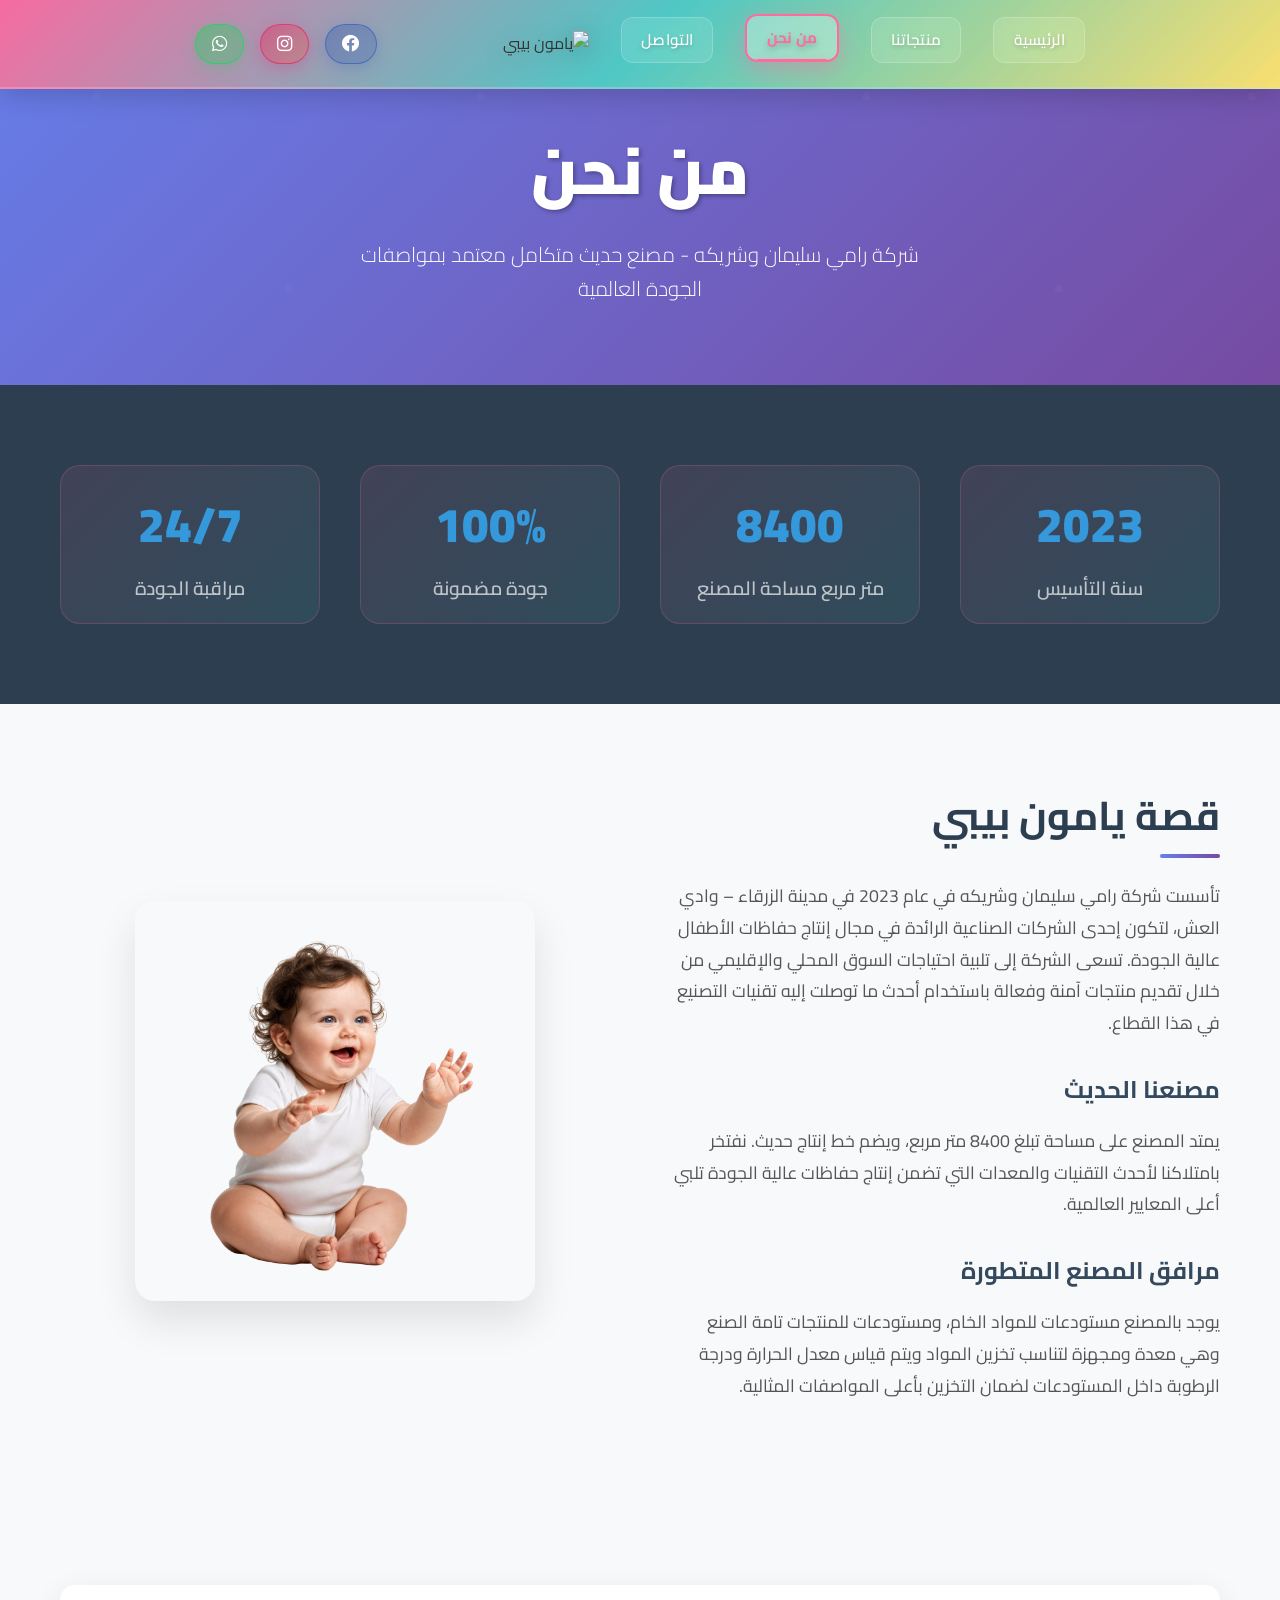
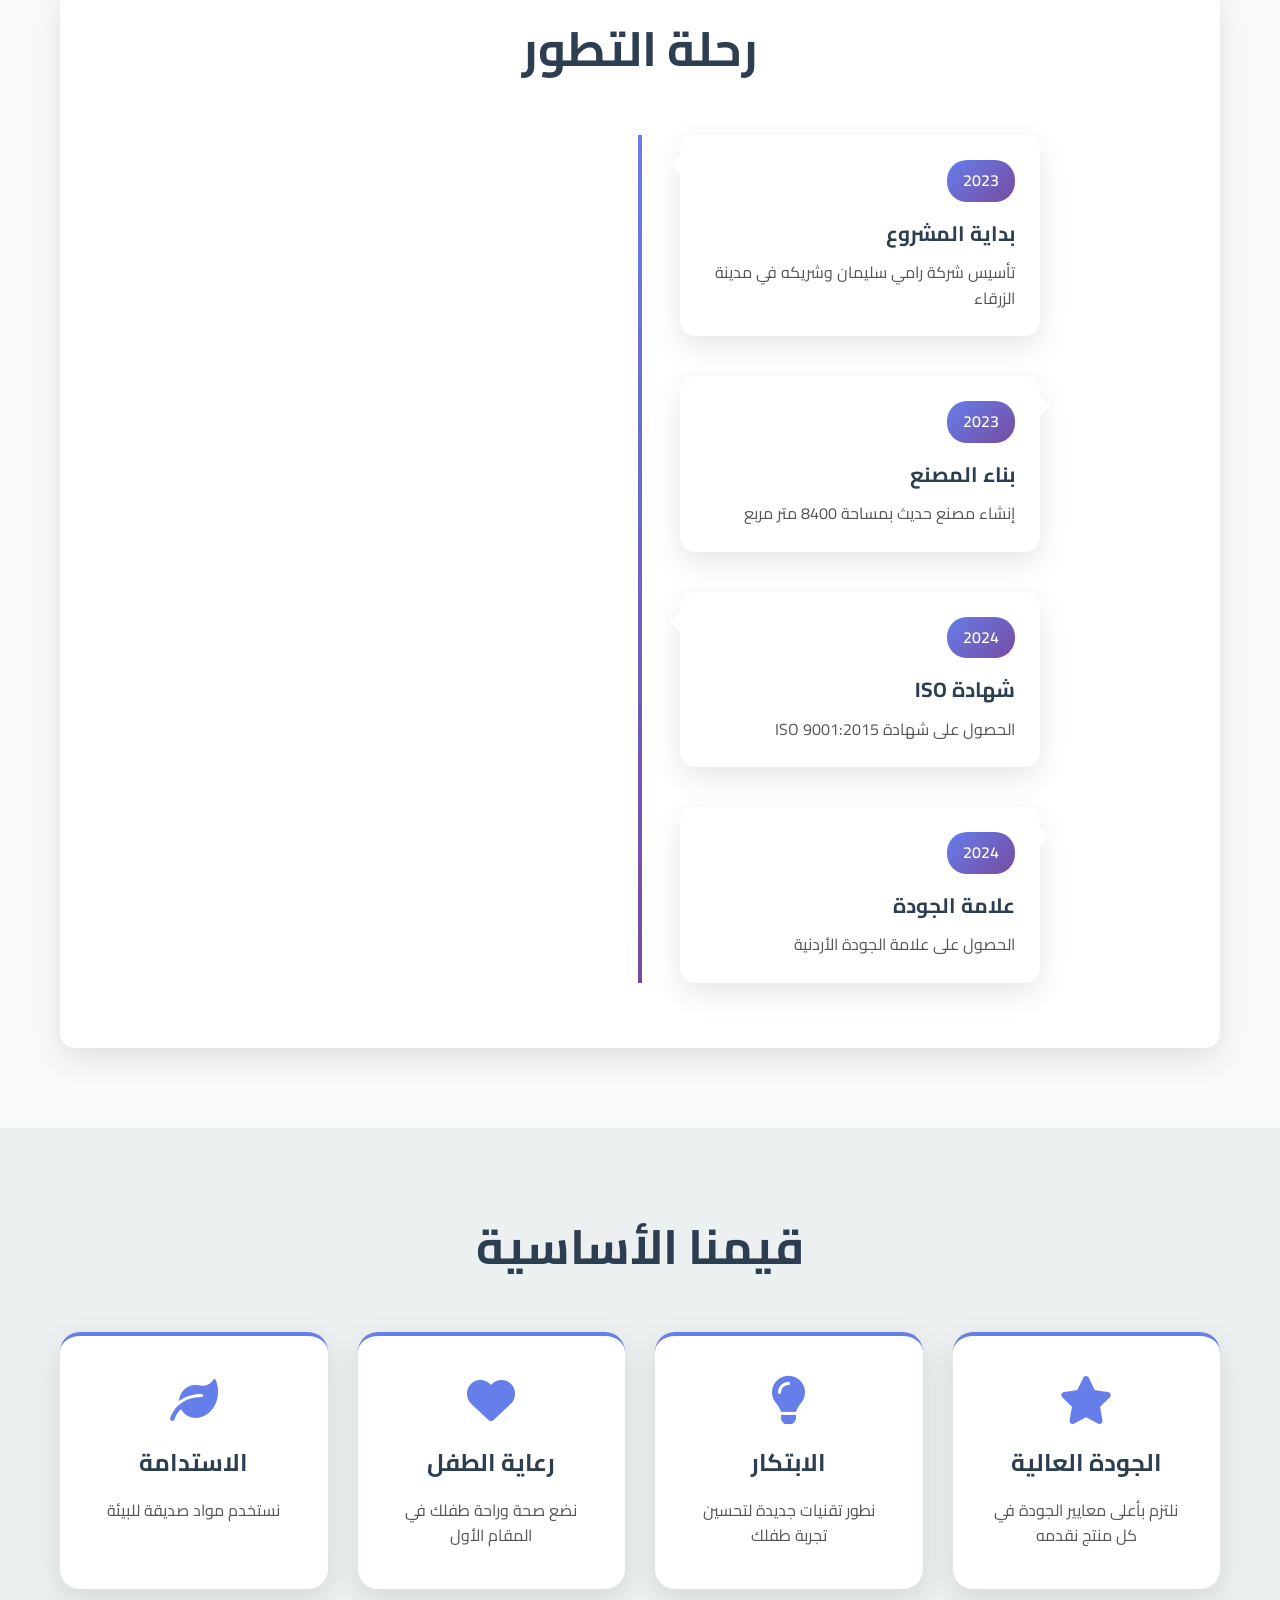
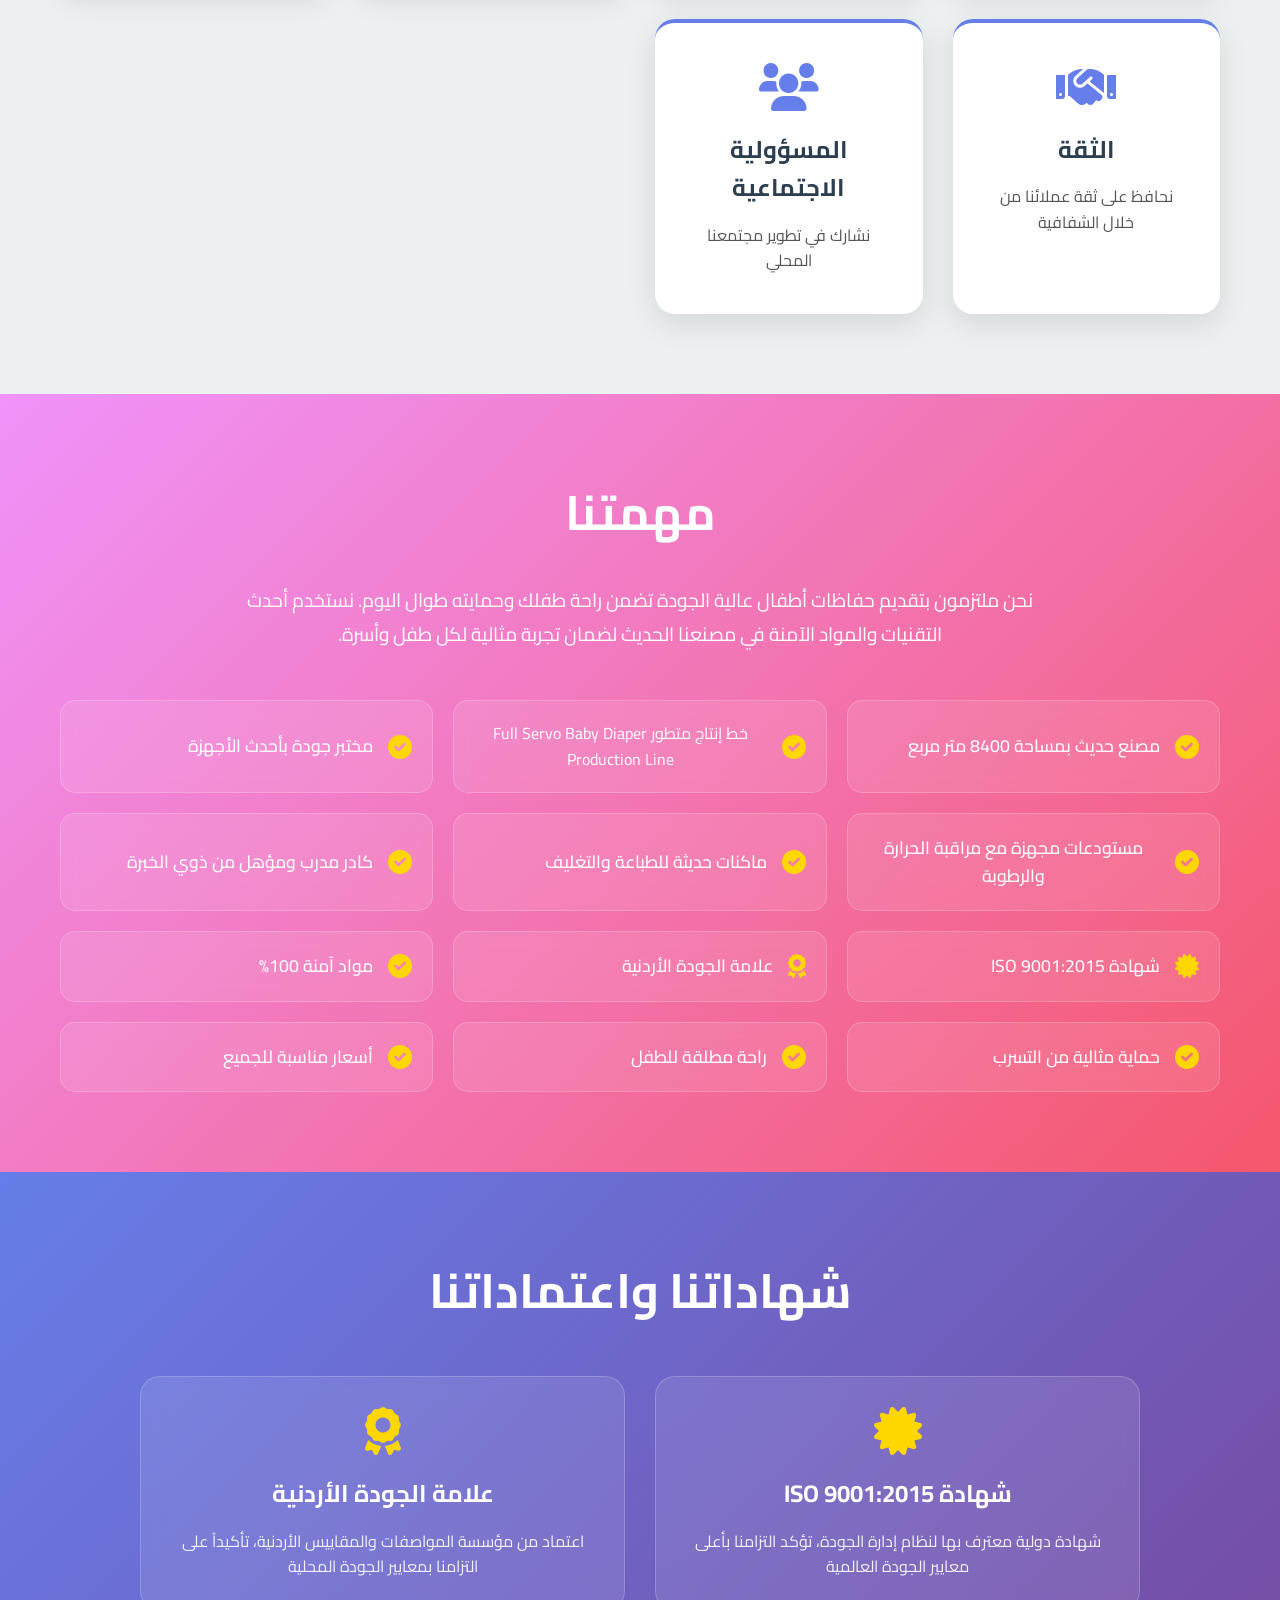
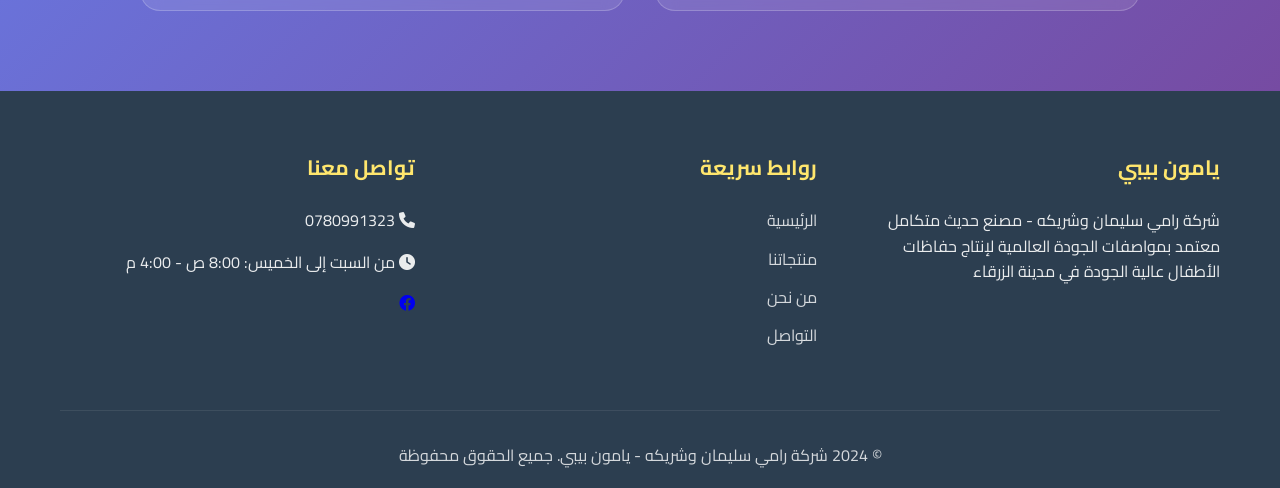
==== about.html @ 80c80188 "commit" ====
<!DOCTYPE html>
<html lang="ar" dir="rtl">
<head>
    <meta charset="UTF-8">
    <meta name="viewport" content="width=device-width, initial-scale=1.0">
    <title>من نحن - يامون بيبي</title>
    <link rel="stylesheet" href="styles.css">
    <link href="https://fonts.googleapis.com/css2?family=Cairo:wght@300;400;600;700;900&display=swap" rel="stylesheet">
    <link rel="stylesheet" href="https://cdnjs.cloudflare.com/ajax/libs/font-awesome/6.0.0/css/all.min.css">
    <style>
        /* About Page Specific Styles */
        .about-hero {
            background: linear-gradient(135deg, #667eea 0%, #764ba2 100%);
            color: white;
            padding: 120px 0 80px;
            position: relative;
            overflow: hidden;
        }
        
        .about-hero::before {
            content: '';
            position: absolute;
            top: 0;
            left: 0;
            right: 0;
            bottom: 0;
            background: url('data:image/svg+xml,<svg xmlns="http://www.w3.org/2000/svg" viewBox="0 0 100 100"><defs><pattern id="grain" width="100" height="100" patternUnits="userSpaceOnUse"><circle cx="25" cy="25" r="1" fill="white" opacity="0.1"/><circle cx="75" cy="75" r="1" fill="white" opacity="0.1"/><circle cx="50" cy="10" r="0.5" fill="white" opacity="0.1"/></pattern></defs><rect width="100" height="100" fill="url(%23grain)"/></svg>');
            opacity: 0.3;
        }
        
        .about-hero-content {
            text-align: center;
            position: relative;
            z-index: 2;
        }
        
        
        .about-hero-title {
            font-size: 4rem;
            font-weight: 900;
            margin-bottom: 1rem;
            text-shadow: 2px 2px 4px rgba(0,0,0,0.3);
            animation: fadeInUp 1s ease-out;
        }
        
        .about-hero-subtitle {
            font-size: 1.3rem;
            font-weight: 300;
            max-width: 600px;
            margin: 0 auto;
            line-height: 1.6;
            animation: fadeInUp 1s ease-out 0.3s both;
        }
        
        .about-content {
            padding: 80px 0;
            background: #f8f9fa;
        }
        
        .about-grid {
            display: grid;
            grid-template-columns: 1fr 1fr;
            gap: 60px;
            align-items: center;
        }
        
        .about-text h2 {
            font-size: 2.5rem;
            color: #2c3e50;
            margin-bottom: 2rem;
            position: relative;
        }
        
        .about-text h2::after {
            content: '';
            position: absolute;
            bottom: -10px;
            right: 0;
            width: 60px;
            height: 4px;
            background: linear-gradient(90deg, #667eea, #764ba2);
            border-radius: 2px;
        }
        
        .about-text h3 {
            font-size: 1.5rem;
            color: #34495e;
            margin: 2rem 0 1rem;
        }
        
        .about-text p {
            font-size: 1.1rem;
            line-height: 1.8;
            color: #555;
            margin-bottom: 1.5rem;
        }
        
        .about-image {
            text-align: center;
            position: relative;
        }
        
        .about-img {
            width: 100%;
            max-width: 400px;
            border-radius: 20px;
            box-shadow: 0 20px 40px rgba(0,0,0,0.1);
            transition: transform 0.3s ease;
        }
        
        .about-img:hover {
            transform: translateY(-10px);
        }
        
        .mission-section {
            padding: 80px 0;
            background: linear-gradient(135deg, #f093fb 0%, #f5576c 100%);
            color: white;
        }
        
        .mission-content {
            text-align: center;
        }
        
        .mission-content h2 {
            font-size: 3rem;
            margin-bottom: 2rem;
            font-weight: 700;
        }
        
        .mission-content p {
            font-size: 1.2rem;
            max-width: 800px;
            margin: 0 auto 3rem;
            line-height: 1.8;
        }
        
        .mission-features {
            display: grid;
            grid-template-columns: repeat(auto-fit, minmax(300px, 1fr));
            gap: 20px;
            max-width: 1200px;
            margin: 0 auto;
        }
        
        .mission-feature {
            background: rgba(255,255,255,0.1);
            padding: 20px;
            border-radius: 15px;
            backdrop-filter: blur(10px);
            border: 1px solid rgba(255,255,255,0.2);
            display: flex;
            align-items: center;
            gap: 15px;
            transition: transform 0.3s ease, background 0.3s ease;
        }
        
        .mission-feature:hover {
            transform: translateY(-5px);
            background: rgba(255,255,255,0.2);
        }
        
        .mission-feature i {
            font-size: 1.5rem;
            color: #ffd700;
        }
        
        .mission-feature span {
            font-size: 1.1rem;
            font-weight: 500;
        }
        
        .stats-section {
            padding: 80px 0;
            background: #2c3e50;
            color: white;
        }
        
        .stats-grid {
            display: grid;
            grid-template-columns: repeat(auto-fit, minmax(200px, 1fr));
            gap: 40px;
            text-align: center;
        }
        
        .stat-item {
            padding: 20px;
        }
        
        .stat-number {
            font-size: 3rem;
            font-weight: 900;
            color: #3498db;
            margin-bottom: 10px;
            display: block;
        }
        
        .stat-label {
            font-size: 1.2rem;
            color: #bdc3c7;
        }
        
        .values-section {
            padding: 80px 0;
            background: #ecf0f1;
        }
        
        .values-grid {
            display: grid;
            grid-template-columns: repeat(auto-fit, minmax(250px, 1fr));
            gap: 30px;
        }
        
        .value-card {
            background: white;
            padding: 40px 30px;
            border-radius: 20px;
            text-align: center;
            box-shadow: 0 10px 30px rgba(0,0,0,0.1);
            transition: transform 0.3s ease, box-shadow 0.3s ease;
            border-top: 4px solid #667eea;
        }
        
        .value-card:hover {
            transform: translateY(-10px);
            box-shadow: 0 20px 40px rgba(0,0,0,0.15);
        }
        
        .value-card i {
            font-size: 3rem;
            color: #667eea;
            margin-bottom: 20px;
        }
        
        .value-card h3 {
            font-size: 1.5rem;
            color: #2c3e50;
            margin-bottom: 15px;
        }
        
        .value-card p {
            color: #555;
            line-height: 1.6;
        }
        
        .certificates-section {
            padding: 80px 0;
            background: linear-gradient(135deg, #667eea 0%, #764ba2 100%);
            color: white;
        }
        
        .certificates-content {
            text-align: center;
        }
        
        .certificates-content h2 {
            font-size: 3rem;
            margin-bottom: 3rem;
        }
        
        .certificates-grid {
            display: grid;
            grid-template-columns: repeat(auto-fit, minmax(300px, 1fr));
            gap: 30px;
            max-width: 1000px;
            margin: 0 auto;
        }
        
        .certificate-card {
            background: rgba(255,255,255,0.1);
            padding: 30px;
            border-radius: 20px;
            backdrop-filter: blur(10px);
            border: 1px solid rgba(255,255,255,0.2);
            transition: transform 0.3s ease;
        }
        
        .certificate-card:hover {
            transform: translateY(-10px);
        }
        
        .certificate-card i {
            font-size: 3rem;
            color: #ffd700;
            margin-bottom: 20px;
        }
        
        .certificate-card h3 {
            font-size: 1.5rem;
            margin-bottom: 15px;
        }
        
        .certificate-card p {
            line-height: 1.6;
            opacity: 0.9;
        }
        
        .timeline-section {
            padding: 80px 0;
            background: #f8f9fa;
        }
        
        .timeline-content h2 {
            text-align: center;
            font-size: 3rem;
            color: #2c3e50;
            margin-bottom: 3rem;
        }
        
        .timeline {
            position: relative;
            max-width: 800px;
            margin: 0 auto;
        }
        
        .timeline::before {
            content: '';
            position: absolute;
            top: 0;
            bottom: 0;
            right: 50%;
            width: 4px;
            background: linear-gradient(180deg, #667eea, #764ba2);
            transform: translateX(50%);
        }
        
        .timeline-item {
            position: relative;
            margin-bottom: 40px;
            width: 45%;
        }
        
        .timeline-item:nth-child(odd) {
            right: 0;
        }
        
        .timeline-item:nth-child(even) {
            left: 0;
        }
        
        .timeline-content {
            background: white;
            padding: 25px;
            border-radius: 15px;
            box-shadow: 0 10px 30px rgba(0,0,0,0.1);
            position: relative;
        }
        
        .timeline-content::before {
            content: '';
            position: absolute;
            top: 20px;
            width: 0;
            height: 0;
            border: 10px solid transparent;
        }
        
        .timeline-item:nth-child(odd) .timeline-content::before {
            left: -20px;
            border-right-color: white;
        }
        
        .timeline-item:nth-child(even) .timeline-content::before {
            right: -20px;
            border-left-color: white;
        }
        
        .timeline-year {
            background: linear-gradient(135deg, #667eea, #764ba2);
            color: white;
            padding: 8px 16px;
            border-radius: 20px;
            font-weight: 600;
            display: inline-block;
            margin-bottom: 15px;
        }
        
        .timeline-title {
            font-size: 1.3rem;
            color: #2c3e50;
            margin-bottom: 10px;
        }
        
        .timeline-description {
            color: #555;
            line-height: 1.6;
        }
        
        @keyframes fadeInUp {
            from {
                opacity: 0;
                transform: translateY(30px);
            }
            to {
                opacity: 1;
                transform: translateY(0);
            }
        }
        
        @media (max-width: 768px) {
            .about-hero {
                padding: 110px 16px 50px;
            }
            
            .about-hero-title {
                font-size: clamp(1.5rem, 7vw, 2.4rem);
            }
            
            .about-grid {
                grid-template-columns: 1fr;
                gap: 40px;
            }
            
            .timeline::before {
                right: 20px;
            }
            
            .timeline-item {
                width: 100%;
                right: 0 !important;
                left: 0 !important;
            }
            
            .timeline-item .timeline-content::before {
                left: -20px !important;
                border-right-color: white !important;
                border-left-color: transparent !important;
            }
        }
        
        /* Slide Up Button Styles */
        .slide-up-btn {
            position: fixed;
            bottom: 30px;
            right: 30px;
            width: 50px;
            height: 50px;
            background: linear-gradient(135deg, #667eea 0%, #764ba2 100%);
            color: white;
            border: none;
            border-radius: 50%;
            cursor: pointer;
            display: none;
            align-items: center;
            justify-content: center;
            font-size: 18px;
            box-shadow: 0 4px 15px rgba(0, 0, 0, 0.3);
            transition: all 0.3s ease;
            z-index: 1000;
            opacity: 0;
            transform: translateY(20px);
        }
        
        .slide-up-btn:hover {
            background: linear-gradient(135deg, #764ba2 0%, #667eea 100%);
            transform: translateY(-3px);
            box-shadow: 0 6px 20px rgba(0, 0, 0, 0.4);
        }
        
        .slide-up-btn.show {
            display: flex;
            opacity: 1;
            transform: translateY(0);
        }
        
        .slide-up-btn i {
            transition: transform 0.3s ease;
        }
        
        .slide-up-btn:hover i {
            transform: translateY(-2px);
        }
        
        /* Responsive Design */
        @media (max-width: 768px) {
            .slide-up-btn {
                bottom: 20px;
                right: 20px;
                width: 45px;
                height: 45px;
                font-size: 16px;
            }
        }
        
        @media (max-width: 480px) {
            .slide-up-btn {
                bottom: 15px;
                right: 15px;
                width: 40px;
                height: 40px;
                font-size: 14px;
            }
        }
    </style>
</head>
<body>
    <!-- Header -->
    <header class="header">
        <nav class="navbar">
            <div class="nav-container">

                <div class="social-header">
                    <a href="https://www.facebook.com/people/Ya-Moon-Baby/61572601671368/" class="social-header-link facebook" target="_blank">
                        <i class="fab fa-facebook"></i>
                    </a>
                    <a href="https://www.instagram.com/yamoon_baby/?igsh=d25sYmpzYnV0aHMy&utm_source=qr#" class="social-header-link instagram" target="_blank">
                        <i class="fab fa-instagram"></i>
                    </a>
                    <a href="https://wa.me/962780991323" class="social-header-link whatsapp" target="_blank">
                        <i class="fab fa-whatsapp"></i>
                    </a>
                </div>
                <div class="header-logo-right">
                    <img src="Logo/LOGO.png" alt="يامون بيبي" class="header-logo-img">
                </div>


                <ul class="nav-menu">
                    <li class="nav-item">
                        <a href="index.html" class="nav-link">الرئيسية</a>
                    </li>
                    <li class="nav-item">
                        <a href="products.html" class="nav-link">منتجاتنا</a>
                    </li>
                    <li class="nav-item">
                        <a href="about.html" class="nav-link active">من نحن</a>
                    </li>

                    <li class="nav-item">
                        <a href="contact.html" class="nav-link">التواصل</a>
                    </li>
                </ul>
                <div class="hamburger">
                    <span class="bar"></span>
                    <span class="bar"></span>
                    <span class="bar"></span>
                </div>
            </div>
        </nav>
    </header>

    <!-- About Hero Section -->
    <section class="about-hero">
        <div class="container">
            <div class="about-hero-content">
                <h1 class="about-hero-title">من نحن</h1>
                <p class="about-hero-subtitle">شركة رامي سليمان وشريكه - مصنع حديث متكامل معتمد بمواصفات الجودة العالمية</p>
            </div>
        </div>
    </section>

    <!-- Stats Section -->
    <section class="stats-section">
        <div class="container">
            <div class="stats-grid">
                <div class="stat-item">
                    <span class="stat-number">2023</span>
                    <div class="stat-label">سنة التأسيس</div>
                </div>
                <div class="stat-item">
                    <span class="stat-number">8400</span>
                    <div class="stat-label">متر مربع مساحة المصنع</div>
                </div>
                <div class="stat-item">
                    <span class="stat-number">100%</span>
                    <div class="stat-label">جودة مضمونة</div>
                </div>
                <div class="stat-item">
                    <span class="stat-number">24/7</span>
                    <div class="stat-label">مراقبة الجودة</div>
                </div>
            </div>
        </div>
    </section>

    <!-- About Content -->
    <section class="about-content">
        <div class="container">
            <div class="about-grid">
                <div class="about-text">
                    <h2>قصة يامون بيبي</h2>
                    <p>تأسست شركة رامي سليمان وشريكه في عام 2023 في مدينة الزرقاء – وادي العش، لتكون إحدى الشركات الصناعية الرائدة في مجال إنتاج حفاظات الأطفال عالية الجودة. تسعى الشركة إلى تلبية احتياجات السوق المحلي والإقليمي من خلال تقديم منتجات آمنة وفعالة باستخدام أحدث ما توصلت إليه تقنيات التصنيع في هذا القطاع.</p>
                    
                    <h3>مصنعنا الحديث</h3>
                    <p>يمتد المصنع على مساحة تبلغ 8400 متر مربع، ويضم خط إنتاج حديث. نفتخر بامتلاكنا لأحدث التقنيات والمعدات التي تضمن إنتاج حفاظات عالية الجودة تلبي أعلى المعايير العالمية.</p>
                    
                    <h3>مرافق المصنع المتطورة</h3>
                    <p>يوجد بالمصنع مستودعات للمواد الخام، ومستودعات للمنتجات تامة الصنع وهي معدة ومجهزة لتناسب تخزين المواد ويتم قياس معدل الحرارة ودرجة الرطوبة داخل المستودعات لضمان التخزين بأعلى المواصفات المثالية.</p>
                </div>
                <div class="about-image">
                    <img src="baby.png" alt="طفل سعيد" class="about-img">
                </div>
            </div>
        </div>
    </section>

    <!-- Timeline Section -->
    <section class="timeline-section">
        <div class="container">
            <div class="timeline-content">
                <h2>رحلة التطور</h2>
                <div class="timeline">
                    <div class="timeline-item">
                        <div class="timeline-content">
                            <div class="timeline-year">2023</div>
                            <h3 class="timeline-title">بداية المشروع</h3>
                            <p class="timeline-description">تأسيس شركة رامي سليمان وشريكه في مدينة الزرقاء</p>
                        </div>
                    </div>
                    <div class="timeline-item">
                        <div class="timeline-content">
                            <div class="timeline-year">2023</div>
                            <h3 class="timeline-title">بناء المصنع</h3>
                            <p class="timeline-description">إنشاء مصنع حديث بمساحة 8400 متر مربع</p>
                        </div>
                    </div>
                    <div class="timeline-item">
                        <div class="timeline-content">
                            <div class="timeline-year">2024</div>
                            <h3 class="timeline-title">شهادة ISO</h3>
                            <p class="timeline-description">الحصول على شهادة ISO 9001:2015</p>
                        </div>
                    </div>
                    <div class="timeline-item">
                        <div class="timeline-content">
                            <div class="timeline-year">2024</div>
                            <h3 class="timeline-title">علامة الجودة</h3>
                            <p class="timeline-description">الحصول على علامة الجودة الأردنية</p>
                        </div>
                    </div>
                </div>
            </div>
        </div>
    </section>

    <!-- Values Section -->
    <section class="values-section">
        <div class="container">
            <h2 style="text-align: center; font-size: 3rem; color: #2c3e50; margin-bottom: 3rem;">قيمنا الأساسية</h2>
            <div class="values-grid">
                <div class="value-card">
                    <i class="fas fa-star"></i>
                    <h3>الجودة العالية</h3>
                    <p>نلتزم بأعلى معايير الجودة في كل منتج نقدمه</p>
                </div>
                <div class="value-card">
                    <i class="fas fa-lightbulb"></i>
                    <h3>الابتكار</h3>
                    <p>نطور تقنيات جديدة لتحسين تجربة طفلك</p>
                </div>
                <div class="value-card">
                    <i class="fas fa-heart"></i>
                    <h3>رعاية الطفل</h3>
                    <p>نضع صحة وراحة طفلك في المقام الأول</p>
                </div>
                <div class="value-card">
                    <i class="fas fa-leaf"></i>
                    <h3>الاستدامة</h3>
                    <p>نستخدم مواد صديقة للبيئة</p>
                </div>
                <div class="value-card">
                    <i class="fas fa-handshake"></i>
                    <h3>الثقة</h3>
                    <p>نحافظ على ثقة عملائنا من خلال الشفافية</p>
                </div>
                <div class="value-card">
                    <i class="fas fa-users"></i>
                    <h3>المسؤولية الاجتماعية</h3>
                    <p>نشارك في تطوير مجتمعنا المحلي</p>
                </div>
            </div>
        </div>
    </section>

    <!-- Mission Section -->
    <section class="mission-section">
        <div class="container">
            <div class="mission-content">
                <h2>مهمتنا</h2>
                <p>نحن ملتزمون بتقديم حفاظات أطفال عالية الجودة تضمن راحة طفلك وحمايته طوال اليوم. نستخدم أحدث التقنيات والمواد الآمنة في مصنعنا الحديث لضمان تجربة مثالية لكل طفل وأسرة.</p>
                
                <div class="mission-features">
                    <div class="mission-feature">
                        <i class="fas fa-check-circle"></i>
                        <span>مصنع حديث بمساحة 8400 متر مربع</span>
                    </div>
                    <div class="mission-feature">
                        <i class="fas fa-check-circle"></i>
                        <sp> خط إنتاج متطور Full Servo Baby Diaper Production Line <sp>
                    </div>
                    <div class="mission-feature">
                        <i class="fas fa-check-circle"></i>
                        <span>مختبر جودة بأحدث الأجهزة</span>
                    </div>
                    <div class="mission-feature">
                        <i class="fas fa-check-circle"></i>
                        <span>مستودعات مجهزة مع مراقبة الحرارة والرطوبة</span>
                    </div>
                    <div class="mission-feature">
                        <i class="fas fa-check-circle"></i>
                        <span>ماكنات حديثة للطباعة والتغليف</span>
                    </div>
                    <div class="mission-feature">
                        <i class="fas fa-check-circle"></i>
                        <span>كادر مدرب ومؤهل من ذوي الخبرة</span>
                    </div>
                    <div class="mission-feature">
                        <i class="fas fa-certificate"></i>
                        <span>شهادة ISO 9001:2015</span>
                    </div>
                    <div class="mission-feature">
                        <i class="fas fa-award"></i>
                        <span>علامة الجودة الأردنية</span>
                    </div>
                    <div class="mission-feature">
                        <i class="fas fa-check-circle"></i>
                        <span>مواد آمنة 100%</span>
                    </div>
                    <div class="mission-feature">
                        <i class="fas fa-check-circle"></i>
                        <span>حماية مثالية من التسرب</span>
                    </div>
                    <div class="mission-feature">
                        <i class="fas fa-check-circle"></i>
                        <span>راحة مطلقة للطفل</span>
                    </div>
                    <div class="mission-feature">
                        <i class="fas fa-check-circle"></i>
                        <span>أسعار مناسبة للجميع</span>
                    </div>
                </div>
            </div>
        </div>
    </section>

    <!-- Certificates Section -->
    <section class="certificates-section">
        <div class="container">
            <div class="certificates-content">
                <h2>شهاداتنا واعتماداتنا</h2>
                <div class="certificates-grid">
                    <div class="certificate-card">
                        <i class="fas fa-certificate"></i>
                        <h3>شهادة ISO 9001:2015</h3>
                        <p>شهادة دولية معترف بها لنظام إدارة الجودة، تؤكد التزامنا بأعلى معايير الجودة العالمية</p>
                    </div>
                    <div class="certificate-card">
                        <i class="fas fa-award"></i>
                        <h3>علامة الجودة الأردنية</h3>
                        <p>اعتماد من مؤسسة المواصفات والمقاييس الأردنية، تأكيداً على التزامنا بمعايير الجودة المحلية</p>
                    </div>
                </div>
            </div>
        </div>
    </section>

    <!-- Footer -->
    <footer class="footer">
        <div class="container">
            <div class="footer-content">
                <div class="footer-section">
                    <h3>يامون بيبي</h3>
                    <p>شركة رامي سليمان وشريكه - مصنع حديث متكامل معتمد بمواصفات الجودة العالمية لإنتاج حفاظات الأطفال عالية الجودة في مدينة الزرقاء</p>
                </div>
                <div class="footer-section">
                    <h3>روابط سريعة</h3>
                    <ul>
                        <li><a href="index.html">الرئيسية</a></li>
                        <li><a href="products.html">منتجاتنا</a></li>
                        <li><a href="about.html">من نحن</a></li>

                        <li><a href="contact.html">التواصل</a></li>
                    </ul>
                </div>
                <div class="footer-section">
                    <h3>تواصل معنا</h3>
                    <p><i class="fas fa-phone"></i> 0780991323</p>
                    <p><i class="fas fa-clock"></i> من السبت إلى الخميس: 8:00 ص - 4:00 م</p>
                    <div class="social-links">
                        <a href="https://www.facebook.com/people/Ya-Moon-Baby/61572601671368/" target="_blank">
                            <i class="fab fa-facebook"></i>
                        </a>
                    </div>
                </div>
            </div>
            <div class="footer-bottom">
                <p>&copy; 2024 شركة رامي سليمان وشريكه - يامون بيبي. جميع الحقوق محفوظة</p>
            </div>
        </div>
        
        <!-- Slide Up Button -->
        <button id="slideUpBtn" class="slide-up-btn" title="العودة للأعلى">
            <i class="fas fa-chevron-up"></i>
        </button>
    </footer>

    <script src="script.js"></script>
    
    <script>
        
        // Slide Up Button Functionality
        document.addEventListener('DOMContentLoaded', function() {
            const slideUpBtn = document.getElementById('slideUpBtn');
            
            // Show button when scrolling down
            window.addEventListener('scroll', function() {
                if (window.pageYOffset > 300) {
                    slideUpBtn.classList.add('show');
                } else {
                    slideUpBtn.classList.remove('show');
                }
            });
            
            // Smooth scroll to top when button is clicked
            slideUpBtn.addEventListener('click', function() {
                window.scrollTo({
                    top: 0,
                    behavior: 'smooth'
                });
            });
            
            // Add hover effect for mobile devices
            slideUpBtn.addEventListener('touchstart', function() {
                this.style.transform = 'translateY(-3px)';
            });
            
            slideUpBtn.addEventListener('touchend', function() {
                this.style.transform = 'translateY(0)';
            });
        });
    </script>
</body>
</html>
---- styles.css ----
/* Reset and Base Styles */
* {
    margin: 0;
    padding: 0;
    box-sizing: border-box;
}

html {
    -webkit-text-size-adjust: 100%;
    text-size-adjust: 100%;
}

body {
    font-family: 'Cairo', 'Segoe UI', Tahoma, Geneva, Verdana, sans-serif;
    line-height: 1.6;
    color: #333;
    background-color: #f8f9fa;
    overflow-x: hidden;
    -webkit-font-smoothing: antialiased;
    -moz-osx-font-smoothing: grayscale;
}

/* Touch device optimizations */
.touch-device * {
    -webkit-tap-highlight-color: transparent;
}

.touch-device .btn,
.touch-device .nav-link,
.touch-device .social-header-link {
    -webkit-touch-callout: none;
    -webkit-user-select: none;
    -khtml-user-select: none;
    -moz-user-select: none;
    -ms-user-select: none;
    user-select: none;
}

/* Improve touch targets */
@media (max-width: 768px) {
    .btn,
    .nav-link,
    .social-header-link,
    .hamburger {
        min-height: 44px;
        min-width: 44px;
        display: flex;
        align-items: center;
        justify-content: center;
    }
}

/* CSS Variables */
:root {
    --primary-color: #ff6b9d;
    --secondary-color: #4ecdc4;
    --accent-color: #ffe66d;
    --text-dark: #333;
    --text-light: #666;
    --white: #ffffff;
    --shadow-light: rgba(0, 0, 0, 0.1);
    --shadow-medium: rgba(0, 0, 0, 0.15);
    --shadow-heavy: rgba(0, 0, 0, 0.25);
    --gradient-primary: linear-gradient(135deg, #ff6b9d 0%, #4ecdc4 50%, #ffe66d 100%);
    --gradient-secondary: linear-gradient(135deg, #4ecdc4 0%, #ffe66d 100%);
}

/* Container */
.container {
    max-width: 1200px;
    margin: 0 auto;
    padding: 0 20px;
}

/* Header Styles */
.header {
    background: linear-gradient(135deg, rgba(255, 107, 157, 0.95) 0%, rgba(78, 205, 196, 0.95) 50%, rgba(255, 230, 109, 0.95) 100%);
    backdrop-filter: blur(25px);
    box-shadow: 0 4px 30px rgba(0, 0, 0, 0.2);
    position: fixed;
    width: 100%;
    height: auto;
    top: 0;
    left: 0;
    z-index: 1000;
    transform: translateY(0);
    transition: all 0.4s ease;
    border-bottom: 2px solid rgba(255, 255, 255, 0.2);
    padding: 0;
    overflow: visible;
}

.navbar {
    padding: 1rem 0;
    height: auto;
    display: flex;
    flex-direction: row;
    position: relative;
}

.nav-container {
    display: flex;
    flex-direction: row;
    align-items: center;
    justify-content: space-between;
    gap: 2rem;
    padding: 0 2rem;
    height: auto;
    max-width: 1200px;
    margin: 0 auto;
}

/* Header Logo */
.header-logo-right {
    order: 1;
    display: flex;
    align-items: center;
    justify-content: flex-start;
    position: relative;
    z-index: 10;
    padding: 0;
    margin: 0;
}

.header-logo-img {
    width: 180px;
    height: auto;
    max-height: 70px;
    transition: all 0.4s ease;
    filter: drop-shadow(0 4px 12px rgba(0, 0, 0, 0.25));
    border-radius: 0;
    padding: 0;
    background: transparent;
    border: none;
    box-shadow: none;
}

.header-logo-img:hover {
    transform: scale(1.05);
    filter: drop-shadow(0 6px 15px rgba(0, 0, 0, 0.35));
}

/* Navigation Menu */
.nav-menu {
    display: flex;
    flex-direction: row;
    list-style: none;
    gap: 2rem;
    margin: 0;
    padding: 0;
    align-items: center;
    justify-content: center;
    flex: 1;
}

.nav-item {
    position: relative;
    width: auto;
}

.nav-link {
    color: white;
    text-decoration: none;
    font-weight: 600;
    font-size: 0.95rem;
    padding: 0.8rem 1.2rem;
    border-radius: 12px;
    letter-spacing: 0.3px;
    text-shadow: 0 2px 4px rgba(0,0,0,0.2);
    background: rgba(255, 255, 255, 0.1);
    backdrop-filter: blur(20px);
    border: 1px solid rgba(255, 255, 255, 0.2);
    position: relative;
    transition: all 0.4s ease;
    white-space: nowrap;
    display: inline-block;
    text-align: center;
    line-height: 1.2;
    width: auto;
    overflow: hidden;
}

.nav-link:hover,
.nav-link.active {
    color: var(--primary-color);
    background: rgba(255, 255, 255, 0.2);
    border-color: rgba(255, 255, 255, 0.4);
    text-shadow: 0 3px 6px rgba(0,0,0,0.25);
    transform: translateY(-2px);
    box-shadow: 0 6px 20px rgba(0, 0, 0, 0.15);
}

/* Active state enhancement */
.nav-link.active {
    background: rgba(255, 255, 255, 0.3);
    border-color: var(--primary-color);
    color: var(--primary-color);
    box-shadow: 0 8px 25px rgba(255, 107, 157, 0.4);
    border-width: 2px;
    font-weight: 700;
    position: relative;
}

.nav-link.active::after {
    content: '';
    position: absolute;
    bottom: -2px;
    left: 50%;
    transform: translateX(-50%);
    width: 80%;
    height: 3px;
    background: var(--primary-color);
    border-radius: 2px;
    box-shadow: 0 2px 8px rgba(255, 107, 157, 0.5);
}

/* Social Header */
.social-header {
    order: 3;
    display: flex;
    flex-direction: row;
    gap: 1rem;
    align-items: center;
    padding: 0;
    margin: 0;
}

.social-header-link {
    display: flex;
    align-items: center;
    justify-content: center;
    gap: 6px;
    color: white;
    text-decoration: none;
    padding: 10px 16px;
    border-radius: 20px;
    background: rgba(255,255,255,0.1);
    backdrop-filter: blur(20px);
    border: 1px solid rgba(255,255,255,0.25);
    transition: all 0.4s ease;
    font-size: 0.8rem;
    font-weight: 500;
    position: relative;
    overflow: hidden;
}

.social-header-link:hover {
    background: rgba(255,255,255,0.2);
    transform: translateY(-3px);
    box-shadow: 0 8px 25px rgba(0,0,0,0.2);
    border-color: rgba(255,255,255,0.4);
}

.social-header-link i {
    font-size: 1.1rem;
}

/* Social media specific colors */
.social-header-link.facebook {
    background: linear-gradient(135deg, rgba(66, 103, 178, 0.5) 0%, rgba(66, 103, 178, 0.3) 100%);
    border-color: rgba(66, 103, 178, 0.8);
    box-shadow: 0 4px 15px rgba(66, 103, 178, 0.3);
}

.social-header-link.facebook:hover {
    background: linear-gradient(135deg, rgba(66, 103, 178, 0.6) 0%, rgba(66, 103, 178, 0.4) 100%);
    transform: translateY(-3px);
    box-shadow: 0 8px 25px rgba(66, 103, 178, 0.4);
}

.social-header-link.instagram {
    background: linear-gradient(135deg, rgba(225, 48, 108, 0.5) 0%, rgba(245, 96, 64, 0.3) 100%);
    border-color: rgba(225, 48, 108, 0.8);
    box-shadow: 0 4px 15px rgba(225, 48, 108, 0.3);
}

.social-header-link.instagram:hover {
    background: linear-gradient(135deg, rgba(225, 48, 108, 0.6) 0%, rgba(245, 96, 64, 0.4) 100%);
    transform: translateY(-3px);
    box-shadow: 0 8px 25px rgba(225, 48, 108, 0.4);
}

.social-header-link.whatsapp {
    background: linear-gradient(135deg, rgba(37, 211, 102, 0.5) 0%, rgba(37, 211, 102, 0.3) 100%);
    border-color: rgba(37, 211, 102, 0.8);
    box-shadow: 0 4px 15px rgba(37, 211, 102, 0.3);
}

.social-header-link.whatsapp:hover {
    background: linear-gradient(135deg, rgba(37, 211, 102, 0.6) 0%, rgba(37, 211, 102, 0.4) 100%);
    transform: translateY(-3px);
    box-shadow: 0 8px 25px rgba(37, 211, 102, 0.4);
}

/* Hamburger menu */
.hamburger {
    display: none;
    flex-direction: column;
    cursor: pointer;
    padding: 5px;
}

.hamburger span {
    width: 25px;
    height: 3px;
    background: white;
    margin: 3px 0;
    transition: 0.3s;
}

/* Main content */
.main-content {
    margin-top: 90px;
    padding: 20px;
}

/* Hero Section */
.hero {
    position: relative;
    padding: 120px 0 100px;
    margin-top: 0;
    min-height: 100vh;
    display: flex;
    align-items: center;
    background: var(--gradient-primary);
    overflow: hidden;
}

.hero::before {
    content: '';
    position: absolute;
    top: 0;
    left: 0;
    right: 0;
    bottom: 0;
    background: url('data:image/svg+xml,<svg xmlns="http://www.w3.org/2000/svg" viewBox="0 0 100 100"><defs><pattern id="grain" width="100" height="100" patternUnits="userSpaceOnUse"><circle cx="50" cy="50" r="1" fill="rgba(255,255,255,0.1)"/></pattern></defs><rect width="100" height="100" fill="url(%23grain)"/></svg>');
    opacity: 0.3;
    z-index: 1;
}

.hero-container {
    position: relative;
    z-index: 4;
    max-width: 1200px;
    margin: 0 auto;
    padding: 0 20px;
    display: grid;
    grid-template-columns: 1fr 1fr;
    gap: 4rem;
    align-items: center;
}

.hero-content {
    display: flex;
    flex-direction: column;
    gap: 2rem;
}

.hero-text {
    display: flex;
    flex-direction: column;
    gap: 1.5rem;
}

.hero-title {
    font-size: 4rem;
    font-weight: 900;
    color: white;
    margin: 0;
    line-height: 1.1;
    text-shadow: 0 4px 8px rgba(0,0,0,0.5);
    animation: fadeInUp 1s ease-out;
}

.hero-subtitle {
    font-size: 1.4rem;
    color: rgba(255,255,255,0.95);
    margin: 0;
    line-height: 1.4;
    text-shadow: 0 2px 4px rgba(0,0,0,0.3);
    animation: fadeInUp 1s ease-out 0.2s both;
}

.hero-description {
    font-size: 1.1rem;
    color: rgba(255,255,255,0.9);
    margin: 0;
    line-height: 1.7;
    text-shadow: 0 1px 2px rgba(0,0,0,0.2);
    animation: fadeInUp 1s ease-out 0.4s both;
}

.hero-buttons {
    display: flex;
    gap: 1.5rem;
    flex-wrap: wrap;
    animation: fadeInUp 1s ease-out 0.6s both;
}

.btn {
    padding: 15px 35px;
    border-radius: 50px;
    text-decoration: none;
    font-weight: 600;
    font-size: 1rem;
    transition: all 0.4s ease;
    display: inline-flex;
    align-items: center;
    gap: 10px;
    text-align: center;
    position: relative;
    overflow: hidden;
}

.btn::before {
    content: '';
    position: absolute;
    top: 0;
    left: -100%;
    width: 100%;
    height: 100%;
    background: linear-gradient(90deg, transparent, rgba(255,255,255,0.2), transparent);
    transition: left 0.6s ease;
}

.btn:hover::before {
    left: 100%;
}

.btn-primary {
    background: white;
    color: var(--primary-color);
    box-shadow: 0 8px 25px rgba(0,0,0,0.2);
}

.btn-primary:hover {
    transform: translateY(-5px);
    box-shadow: 0 15px 35px rgba(0,0,0,0.3);
}

.btn-secondary {
    background: transparent;
    color: white;
    border: 2px solid white;
    backdrop-filter: blur(10px);
    box-shadow: 0 8px 25px rgba(0,0,0,0.2);
}

.btn-secondary:hover {
    background: white;
    color: var(--primary-color);
    transform: translateY(-5px);
    box-shadow: 0 15px 35px rgba(0,0,0,0.3);
}

.btn-large {
    padding: 18px 40px;
    font-size: 1.1rem;
}

.hero-image {
    text-align: center;
    position: relative;
    z-index: 5;
    animation: fadeInRight 1s ease-out 0.8s both;
}

.hero-img {
    max-width: 100%;
    height: auto;
    border-radius: 30px;
    box-shadow: 0 30px 60px rgba(0,0,0,0.4);
    transition: all 0.6s ease;
    filter: drop-shadow(0 15px 30px rgba(0,0,0,0.3));
    background: rgba(255,255,255,0.1);
    backdrop-filter: blur(15px);
    border: 3px solid rgba(255,255,255,0.3);
}

.hero-img:hover {
    transform: scale(1.08) translateY(-15px);
    box-shadow: 0 40px 80px rgba(0,0,0,0.5);
    filter: drop-shadow(0 20px 40px rgba(0,0,0,0.4));
}

.hero-overlay {
    position: absolute;
    top: 0;
    left: 0;
    width: 100%;
    height: 100%;
    background: linear-gradient(135deg, rgba(255, 107, 157, 0.3) 0%, rgba(78, 205, 196, 0.3) 100%);
    z-index: 2;
    backdrop-filter: blur(1px);
}

.hero-shapes {
    position: absolute;
    top: 0;
    left: 0;
    width: 100%;
    height: 100%;
    z-index: 3;
    pointer-events: none;
}

.shape {
    position: absolute;
    border-radius: 50%;
    background: rgba(255, 255, 255, 0.1);
    animation: float 6s ease-in-out infinite;
}

.shape-1 {
    width: 80px;
    height: 80px;
    top: 20%;
    left: 10%;
    animation-delay: 0s;
}

.shape-2 {
    width: 120px;
    height: 120px;
    top: 60%;
    right: 15%;
    animation-delay: 2s;
}

.shape-3 {
    width: 60px;
    height: 60px;
    bottom: 20%;
    left: 20%;
    animation-delay: 4s;
}

@keyframes float {
    0%, 100% { transform: translateY(0px) rotate(0deg); }
    50% { transform: translateY(-20px) rotate(180deg); }
}

@keyframes fadeInUp {
    from {
        opacity: 0;
        transform: translateY(30px);
    }
    to {
        opacity: 1;
        transform: translateY(0);
    }
}

@keyframes fadeInRight {
    from {
        opacity: 0;
        transform: translateX(30px);
    }
    to {
        opacity: 1;
        transform: translateX(0);
    }
}

/* Company Overview Section */
.company-overview-section {
    padding: 100px 0;
    background: white;
    position: relative;
}

.overview-content {
    display: grid;
    grid-template-columns: 1fr 1fr;
    gap: 4rem;
    align-items: center;
}

.overview-text {
    display: flex;
    flex-direction: column;
    gap: 2rem;
}

.overview-title {
    font-size: 2.8rem;
    font-weight: 800;
    color: var(--text-dark);
    margin: 0;
    line-height: 1.3;
    background: var(--gradient-primary);
    -webkit-background-clip: text;
    -webkit-text-fill-color: transparent;
    background-clip: text;
}

.overview-description {
    font-size: 1.2rem;
    color: var(--text-light);
    line-height: 1.7;
    margin: 0;
}

.overview-stats {
    display: grid;
    grid-template-columns: repeat(3, 1fr);
    gap: 2rem;
    margin-top: 1rem;
}

.stat-item {
    text-align: center;
    padding: 1.5rem;
    background: linear-gradient(135deg, rgba(255, 107, 157, 0.1) 0%, rgba(78, 205, 196, 0.1) 100%);
    border-radius: 20px;
    border: 1px solid rgba(255, 107, 157, 0.2);
    transition: all 0.3s ease;
}

.stat-item:hover {
    transform: translateY(-5px);
    box-shadow: 0 15px 30px rgba(255, 107, 157, 0.2);
}

.stat-number {
    font-size: 2.5rem;
    font-weight: 900;
    color: var(--primary-color);
    margin-bottom: 0.5rem;
}

.stat-label {
    font-size: 1rem;
    color: var(--text-light);
    font-weight: 600;
}

.overview-image {
    text-align: center;
    position: relative;
}

.overview-img {
    max-width: 100%;
    height: auto;
    border-radius: 25px;
    box-shadow: 0 25px 50px rgba(0,0,0,0.15);
    transition: all 0.5s ease;
    filter: drop-shadow(0 10px 20px rgba(0,0,0,0.1));
}

.overview-img:hover {
    transform: scale(1.05) translateY(-10px);
    box-shadow: 0 35px 70px rgba(0,0,0,0.25);
}

/* Features Section */
.features {
    padding: 100px 0;
    background: linear-gradient(135deg, #f8f9fa 0%, #e9ecef 100%);
    position: relative;
}

.section-header {
    text-align: center;
    margin-bottom: 4rem;
}

.section-title {
    font-size: 3rem;
    font-weight: 800;
    color: var(--text-dark);
    margin-bottom: 1rem;
    background: var(--gradient-primary);
    -webkit-background-clip: text;
    -webkit-text-fill-color: transparent;
    background-clip: text;
}

.section-subtitle {
    font-size: 1.3rem;
    color: var(--text-light);
    max-width: 600px;
    margin: 0 auto;
    line-height: 1.6;
}

.features-grid {
    display: grid;
    grid-template-columns: repeat(auto-fit, minmax(350px, 1fr));
    gap: 2.5rem;
}

.feature-card {
    background: white;
    padding: 3rem 2rem;
    border-radius: 25px;
    text-align: center;
    box-shadow: 0 15px 35px rgba(0,0,0,0.1);
    transition: all 0.4s ease;
    border: 1px solid rgba(255, 107, 157, 0.1);
    position: relative;
    overflow: hidden;
}

.feature-card::before {
    content: '';
    position: absolute;
    top: 0;
    left: 0;
    width: 100%;
    height: 4px;
    background: var(--gradient-primary);
    transform: scaleX(0);
    transition: transform 0.4s ease;
}

.feature-card:hover::before {
    transform: scaleX(1);
}

.feature-card:hover {
    transform: translateY(-15px);
    box-shadow: 0 25px 50px rgba(0,0,0,0.15);
}

.feature-icon {
    width: 100px;
    height: 100px;
    background: var(--gradient-primary);
    border-radius: 50%;
    display: flex;
    align-items: center;
    justify-content: center;
    margin: 0 auto 2rem;
    transition: all 0.4s ease;
}

.feature-card:hover .feature-icon {
    transform: scale(1.1) rotate(5deg);
}

.feature-icon i {
    font-size: 2.5rem;
    color: white;
}

.feature-card h3 {
    font-size: 1.5rem;
    font-weight: 700;
    color: var(--text-dark);
    margin-bottom: 1rem;
}

.feature-card p {
    color: var(--text-light);
    line-height: 1.6;
    font-size: 1.1rem;
}

/* Products Showcase Section */
.products-showcase {
    padding: 100px 0;
    background: white;
}

.products-grid {
    display: grid;
    grid-template-columns: repeat(auto-fit, minmax(300px, 1fr));
    gap: 2.5rem;
    margin-bottom: 3rem;
}

.product-card {
    background: white;
    border-radius: 25px;
    overflow: hidden;
    box-shadow: 0 15px 35px rgba(0,0,0,0.1);
    transition: all 0.4s ease;
    border: 1px solid #f0f0f0;
    position: relative;
}

.product-card:hover {
    transform: translateY(-15px);
    box-shadow: 0 25px 50px rgba(0,0,0,0.15);
}

.product-image {
    position: relative;
    overflow: hidden;
    height: 280px;
}

.product-img {
    width: 100%;
    height: 100%;
    object-fit: cover;
    transition: all 0.4s ease;
}

.product-card:hover .product-img {
    transform: scale(1.1);
}

.product-badge {
    position: absolute;
    top: 20px;
    right: 20px;
    padding: 10px 20px;
    border-radius: 25px;
    font-size: 0.9rem;
    font-weight: 700;
    text-transform: uppercase;
    letter-spacing: 0.5px;
    color: white;
}

.product-badge.new {
    background: linear-gradient(135deg, #ff6b9d, #ff8fab);
}

.product-badge.popular {
    background: linear-gradient(135deg, #4ecdc4, #44a08d);
}

.product-info {
    padding: 2rem;
}

.product-info h3 {
    font-size: 1.4rem;
    font-weight: 700;
    color: var(--text-dark);
    margin-bottom: 1rem;
}

.product-info p {
    color: var(--text-light);
    font-size: 1rem;
    line-height: 1.6;
    margin-bottom: 1.5rem;
}

.product-features {
    display: flex;
    gap: 0.8rem;
    flex-wrap: wrap;
}

.feature-tag {
    background: linear-gradient(135deg, rgba(255, 107, 157, 0.1), rgba(78, 205, 196, 0.1));
    color: var(--primary-color);
    padding: 6px 12px;
    border-radius: 15px;
    font-size: 0.8rem;
    font-weight: 600;
    border: 1px solid rgba(255, 107, 157, 0.2);
}

.products-cta {
    text-align: center;
    margin-top: 3rem;
}

/* Quality Section */
.quality-section {
    padding: 100px 0;
    background: var(--gradient-secondary);
    color: white;
    position: relative;
}

.quality-content {
    display: grid;
    grid-template-columns: 1fr 1fr;
    gap: 4rem;
    align-items: center;
}

.quality-text h2 {
    font-size: 2.8rem;
    font-weight: 800;
    margin-bottom: 1.5rem;
    text-shadow: 0 2px 4px rgba(0,0,0,0.3);
}

.quality-text p {
    font-size: 1.2rem;
    margin-bottom: 2rem;
    line-height: 1.6;
    opacity: 0.95;
}

.quality-features {
    display: flex;
    flex-direction: column;
    gap: 1rem;
}

.quality-feature {
    display: flex;
    align-items: center;
    gap: 1rem;
    font-size: 1.1rem;
}

.quality-feature i {
    color: var(--accent-color);
    font-size: 1.3rem;
    width: 25px;
    text-align: center;
}

.quality-image {
    text-align: center;
}

.quality-img {
    max-width: 300px;
    height: auto;
    filter: drop-shadow(0 15px 30px rgba(0,0,0,0.3));
    transition: all 0.4s ease;
}

.quality-img:hover {
    transform: scale(1.05);
}

/* CTA Section */
.cta-section {
    padding: 100px 0;
    background: var(--gradient-primary);
    color: white;
    text-align: center;
    position: relative;
}

.cta-content h2 {
    font-size: 3rem;
    font-weight: 800;
    margin-bottom: 1.5rem;
    text-shadow: 0 2px 4px rgba(0,0,0,0.3);
}

.cta-content p {
    font-size: 1.3rem;
    margin-bottom: 3rem;
    opacity: 0.95;
    max-width: 600px;
    margin-left: auto;
    margin-right: auto;
}

.cta-buttons {
    display: flex;
    gap: 2rem;
    justify-content: center;
    flex-wrap: wrap;
}

/* Footer */
.footer {
    background: #2c3e50;
    color: white;
    padding: 60px 0 20px;
}

.footer-content {
    display: grid;
    grid-template-columns: repeat(auto-fit, minmax(250px, 1fr));
    gap: 3rem;
    margin-bottom: 3rem;
}

.footer-section h3 {
    font-size: 1.3rem;
    font-weight: 700;
    margin-bottom: 1.5rem;
    color: var(--accent-color);
}

.footer-logo-img {
    width: 150px;
    height: auto;
    margin-bottom: 1rem;
    filter: brightness(0) invert(1);
}

.footer-section p {
    line-height: 1.6;
    opacity: 0.9;
    margin-bottom: 1rem;
}

.footer-section ul {
    list-style: none;
}

.footer-section ul li {
    margin-bottom: 0.8rem;
}

.footer-section ul li a {
    color: rgba(255,255,255,0.8);
    text-decoration: none;
    transition: all 0.3s ease;
}

.footer-section ul li a:hover {
    color: var(--accent-color);
    padding-right: 10px;
}

.contact-info p {
    display: flex;
    align-items: center;
    gap: 10px;
    margin-bottom: 1rem;
}

.contact-info i {
    color: var(--accent-color);
    width: 20px;
}

.social-footer {
    display: flex;
    gap: 1rem;
}

.social-footer-link {
    display: flex;
    align-items: center;
    justify-content: center;
    width: 50px;
    height: 50px;
    border-radius: 50%;
    color: white;
    text-decoration: none;
    transition: all 0.3s ease;
    font-size: 1.2rem;
}

.social-footer-link.facebook {
    background: #1877f2;
}

.social-footer-link.instagram {
    background: linear-gradient(45deg, #f09433, #e6683c, #dc2743, #cc2366, #bc1888);
}

.social-footer-link.whatsapp {
    background: #25d366;
}

.social-footer-link:hover {
    transform: translateY(-5px);
    box-shadow: 0 10px 20px rgba(0,0,0,0.3);
}

.footer-bottom {
    text-align: center;
    padding-top: 2rem;
    border-top: 1px solid rgba(255,255,255,0.1);
    opacity: 0.8;
}

/* Enhanced Mobile Responsive Design */
@media (max-width: 1024px) {
    .container {
        padding: 0 15px;
    }
    
    .hero-container {
        gap: 2rem;
    }
    
    .hero-title {
        font-size: 3rem;
    }
    
    .overview-content {
        gap: 2rem;
    }
    
    .features-grid {
        grid-template-columns: repeat(auto-fit, minmax(280px, 1fr));
        gap: 2rem;
    }
    
    .products-grid {
        grid-template-columns: repeat(auto-fit, minmax(280px, 1fr));
        gap: 2rem;
    }
}

@media (max-width: 768px) {
    /* Header Mobile Optimization */
    .header {
        width: 100%;
        max-width: 100%;
        height: auto;
        position: fixed;
        top: 0;
        left: 0;
        right: 0;
        transform: none;
        border-bottom: 2px solid rgba(255, 255, 255, 0.2);
        backdrop-filter: blur(20px);
        overflow: hidden;
    }
    
    .navbar {
        padding: 0.8rem 0;
    }
    
    .nav-container {
        flex-direction: row;
        justify-content: space-between;
        align-items: center;
        padding: 0 0.75rem;
        gap: 0.5rem;
        width: 100%;
        max-width: 100%;
    }
    
    .header-logo-right {
        order: 1;
        flex: 0 1 auto;
        min-width: 0;
    }
    
    .header-logo-img {
        width: min(110px, 30vw);
        max-height: 44px;
    }
    
    .nav-menu {
        display: none; /* Hide menu on mobile, will show hamburger */
        flex-direction: column;
        position: absolute;
        top: 100%;
        left: 0;
        right: 0;
        background: rgba(255, 107, 157, 0.95);
        backdrop-filter: blur(20px);
        padding: 1rem;
        box-shadow: 0 4px 20px rgba(0,0,0,0.1);
    }
    
    .nav-menu.active {
        display: flex;
    }
    
    .nav-item {
        width: 100%;
        margin-bottom: 0.5rem;
    }
    
    .nav-link {
        padding: 1rem;
        font-size: 1rem;
        width: 100%;
        text-align: center;
        border-radius: 10px;
        background: rgba(255, 255, 255, 0.1);
    }
    
    .nav-link.active {
        background: rgba(255, 255, 255, 0.25);
        border-color: var(--primary-color);
        color: var(--primary-color);
        font-weight: 700;
        border-width: 2px;
    }
    
    .nav-link.active::after {
        display: none; /* Hide the bottom border on mobile */
    }
    
    .social-header {
        order: 3;
        gap: 0.35rem;
        flex: 0 0 auto;
    }
    
    .social-header-link {
        padding: 6px;
        font-size: 0.8rem;
        min-width: 36px;
        min-height: 36px;
        width: 36px;
        height: 36px;
    }
    
    .hamburger {
        display: flex;
        order: 2;
        flex-shrink: 0;
    }
    
    .hamburger.active span:nth-child(1) {
        transform: rotate(-45deg) translate(-5px, 6px);
    }
    
    .hamburger.active span:nth-child(2) {
        opacity: 0;
    }
    
    .hamburger.active span:nth-child(3) {
        transform: rotate(45deg) translate(-5px, -6px);
    }
    
    body {
        margin-top: 0;
    }

    /* Hero Section Mobile */
    .hero {
        padding: 100px 0 40px;
        min-height: auto;
    }

    .hero-container {
        grid-template-columns: 1fr;
        gap: 2rem;
        text-align: center;
        padding: 0 1rem;
    }

    .hero-title {
        font-size: clamp(1.4rem, 6vw, 2.2rem);
        line-height: 1.35;
        white-space: normal;
    }

    .hero-subtitle {
        font-size: 1.1rem;
    }

    .hero-description {
        font-size: 1rem;
    }

    .hero-buttons {
        flex-direction: column;
        gap: 1rem;
        align-items: center;
    }

    .btn {
        width: 100%;
        max-width: 280px;
        padding: 15px 25px;
        font-size: 1rem;
        min-height: 50px;
    }

    .hero-img {
        max-width: 100%;
        height: auto;
        border-radius: 20px;
    }

    /* Company Overview Mobile */
    .company-overview-section {
        padding: 60px 0;
    }

    .overview-content {
        grid-template-columns: 1fr;
        gap: 2rem;
        text-align: center;
    }

    .overview-title {
        font-size: 2.2rem;
    }

    .overview-description {
        font-size: 1.1rem;
    }

    .overview-stats {
        grid-template-columns: 1fr;
        gap: 1rem;
    }

    .stat-item {
        padding: 1.5rem 1rem;
    }

    .stat-number {
        font-size: 2rem;
    }

    /* Features Mobile */
    .features {
        padding: 60px 0;
    }

    .section-title {
        font-size: 2.2rem;
    }

    .features-grid {
        grid-template-columns: 1fr;
        gap: 2rem;
    }

    .feature-card {
        padding: 2rem 1.5rem;
    }

    .feature-icon {
        width: 80px;
        height: 80px;
    }

    .feature-icon i {
        font-size: 2rem;
    }

    /* Products Mobile */
    .products-showcase {
        padding: 60px 0;
    }

    .products-grid {
        grid-template-columns: 1fr;
        gap: 2rem;
    }

    .product-card {
        max-width: 400px;
        margin: 0 auto;
    }

    .product-image {
        height: 250px;
    }

    .product-info {
        padding: 1.5rem;
    }

    /* Quality Section Mobile */
    .quality-section {
        padding: 60px 0;
    }

    .quality-content {
        grid-template-columns: 1fr;
        gap: 2rem;
        text-align: center;
    }

    .quality-text h2 {
        font-size: 2.2rem;
    }

    .quality-text p {
        font-size: 1.1rem;
    }

    .quality-img {
        max-width: 250px;
    }

    /* CTA Section Mobile */
    .cta-section {
        padding: 60px 0;
    }

    .cta-content h2 {
        font-size: 2.2rem;
    }

    .cta-content p {
        font-size: 1.1rem;
    }

    .cta-buttons {
        flex-direction: column;
        align-items: center;
        gap: 1rem;
    }

    /* Footer Mobile */
    .footer {
        padding: 40px 0 20px;
    }

    .footer-content {
        grid-template-columns: 1fr;
        gap: 2rem;
        text-align: center;
    }

    .footer-section h3 {
        font-size: 1.2rem;
    }

    .social-footer {
        justify-content: center;
    }
}

@media (max-width: 480px) {
    /* Extra Small Screens */
    .container {
        padding: 0 10px;
    }
    
    .nav-container {
        padding: 0 0.5rem;
        gap: 0.5rem;
    }
    
    .header-logo-img {
        width: min(88px, 26vw);
        max-height: 36px;
        object-fit: contain;
    }
    
    .social-header-link {
        padding: 6px;
        font-size: 0.7rem;
        min-width: 35px;
        min-height: 35px;
    }

    .hero {
        padding: 90px 0 30px;
    }

    .hero-title {
        font-size: clamp(1.35rem, 6.6vw, 1.85rem);
        line-height: 1.4;
        white-space: normal;
    }

    .hero-subtitle {
        font-size: clamp(0.88rem, 3.8vw, 1rem);
    }

    .hero-description {
        font-size: clamp(0.85rem, 3.4vw, 0.95rem);
    }

    .btn {
        padding: 12px 20px;
        font-size: 0.9rem;
        min-height: 45px;
    }

    .section-title {
        font-size: 1.8rem;
    }

    .overview-title {
        font-size: 1.8rem;
    }

    .overview-description {
        font-size: 1rem;
    }

    .feature-card {
        padding: 1.5rem 1rem;
    }

    .feature-card h3 {
        font-size: 1.3rem;
    }

    .feature-card p {
        font-size: 1rem;
    }

    .product-info h3 {
        font-size: 1.2rem;
    }

    .product-info p {
        font-size: 0.9rem;
    }

    .quality-text h2 {
        font-size: 1.8rem;
    }

    .quality-text p {
        font-size: 1rem;
    }

    .cta-content h2 {
        font-size: 1.8rem;
    }

    .cta-content p {
        font-size: 1rem;
    }

    .footer-section h3 {
        font-size: 1.1rem;
    }

    .footer-section p {
        font-size: 0.9rem;
    }
}

@media (max-width: 360px) {
    .hero {
        padding: 88px 0 24px;
    }

    .hero-container,
    .container {
        padding-left: 12px;
        padding-right: 12px;
    }

    .hero-title,
    .section-title,
    .overview-title,
    .cta-content h2,
    .quality-text h2 {
        font-size: clamp(1.25rem, 7vw, 1.65rem);
        line-height: 1.4;
        white-space: normal;
    }

    .hero-subtitle,
    .section-subtitle,
    .overview-description,
    .hero-description {
        font-size: 0.85rem;
        line-height: 1.7;
    }

    .btn {
        max-width: 100%;
        padding: 12px 16px;
        font-size: 0.85rem;
    }

    .header-logo-img {
        width: min(72px, 24vw);
        max-height: 32px;
    }

    .social-header-link {
        width: 32px;
        height: 32px;
        min-width: 32px;
        min-height: 32px;
        padding: 5px;
    }

    .hamburger {
        min-width: 36px;
        min-height: 36px;
    }
}
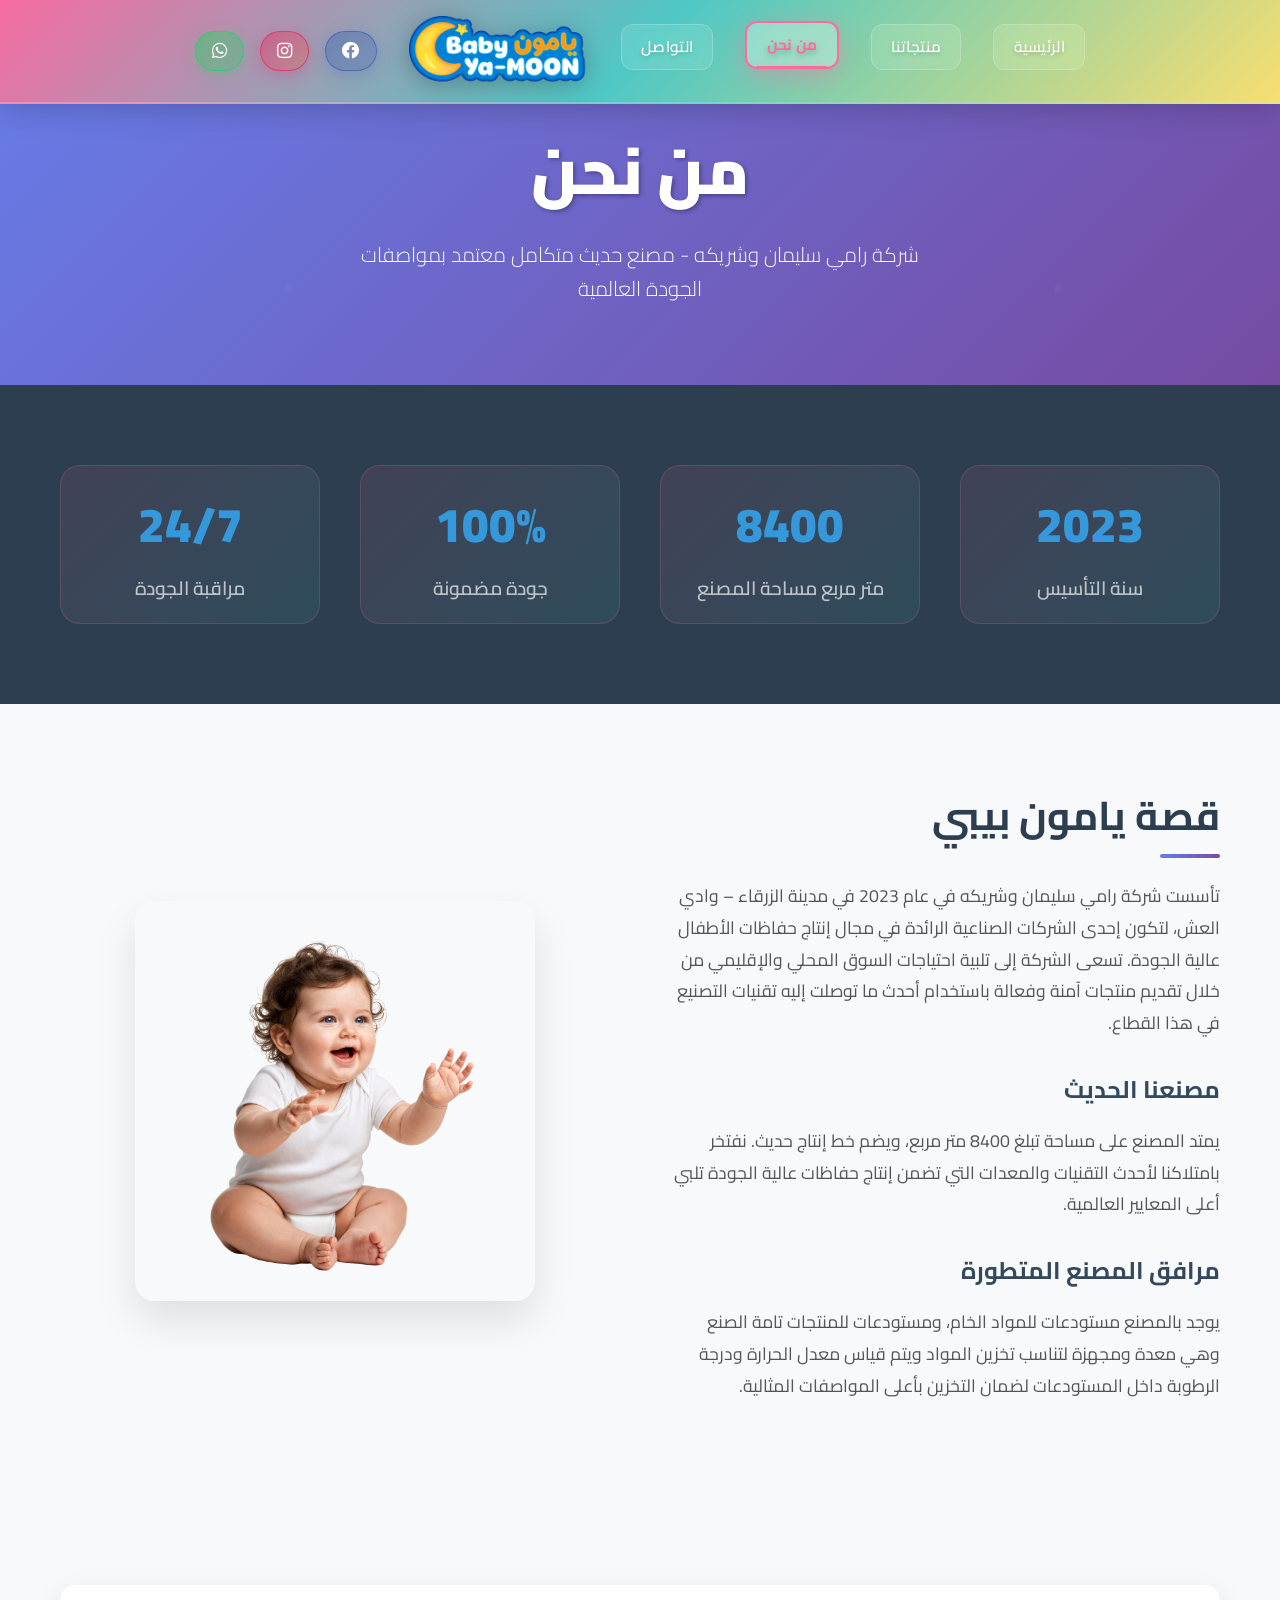
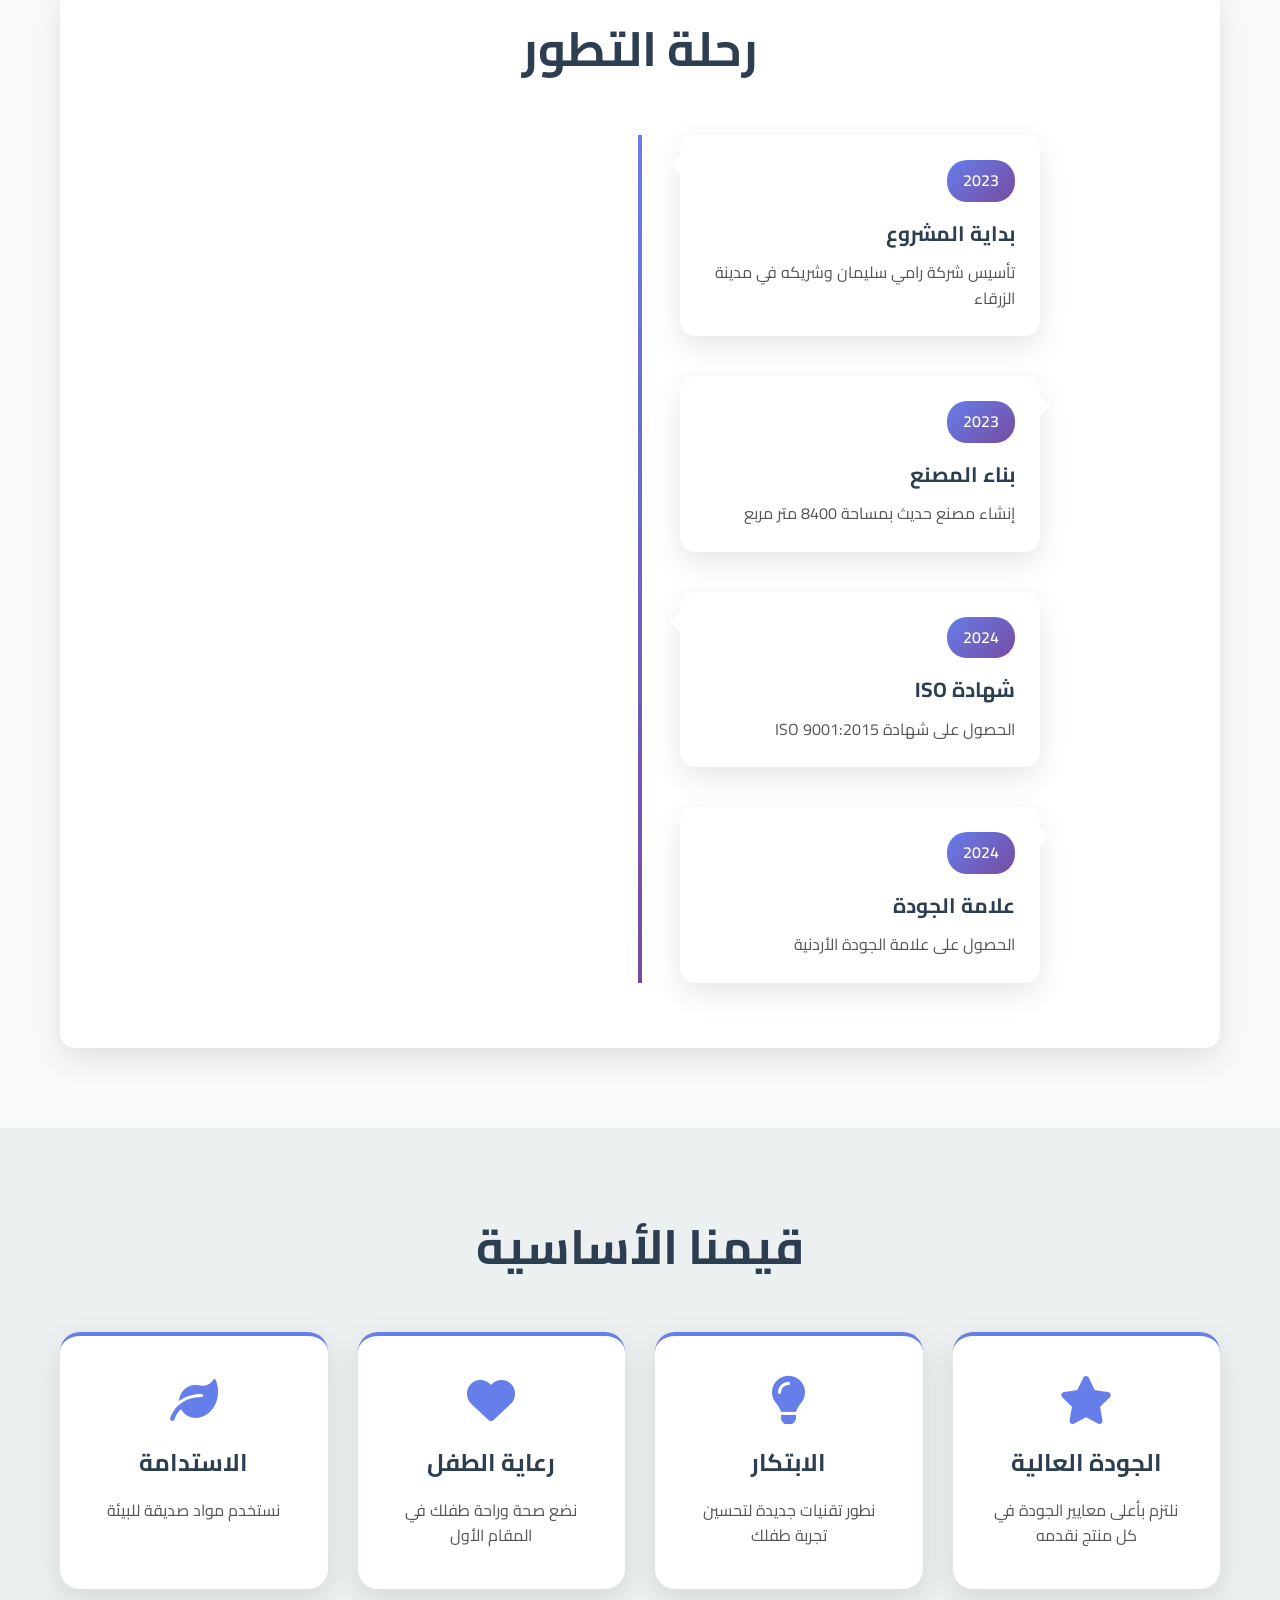
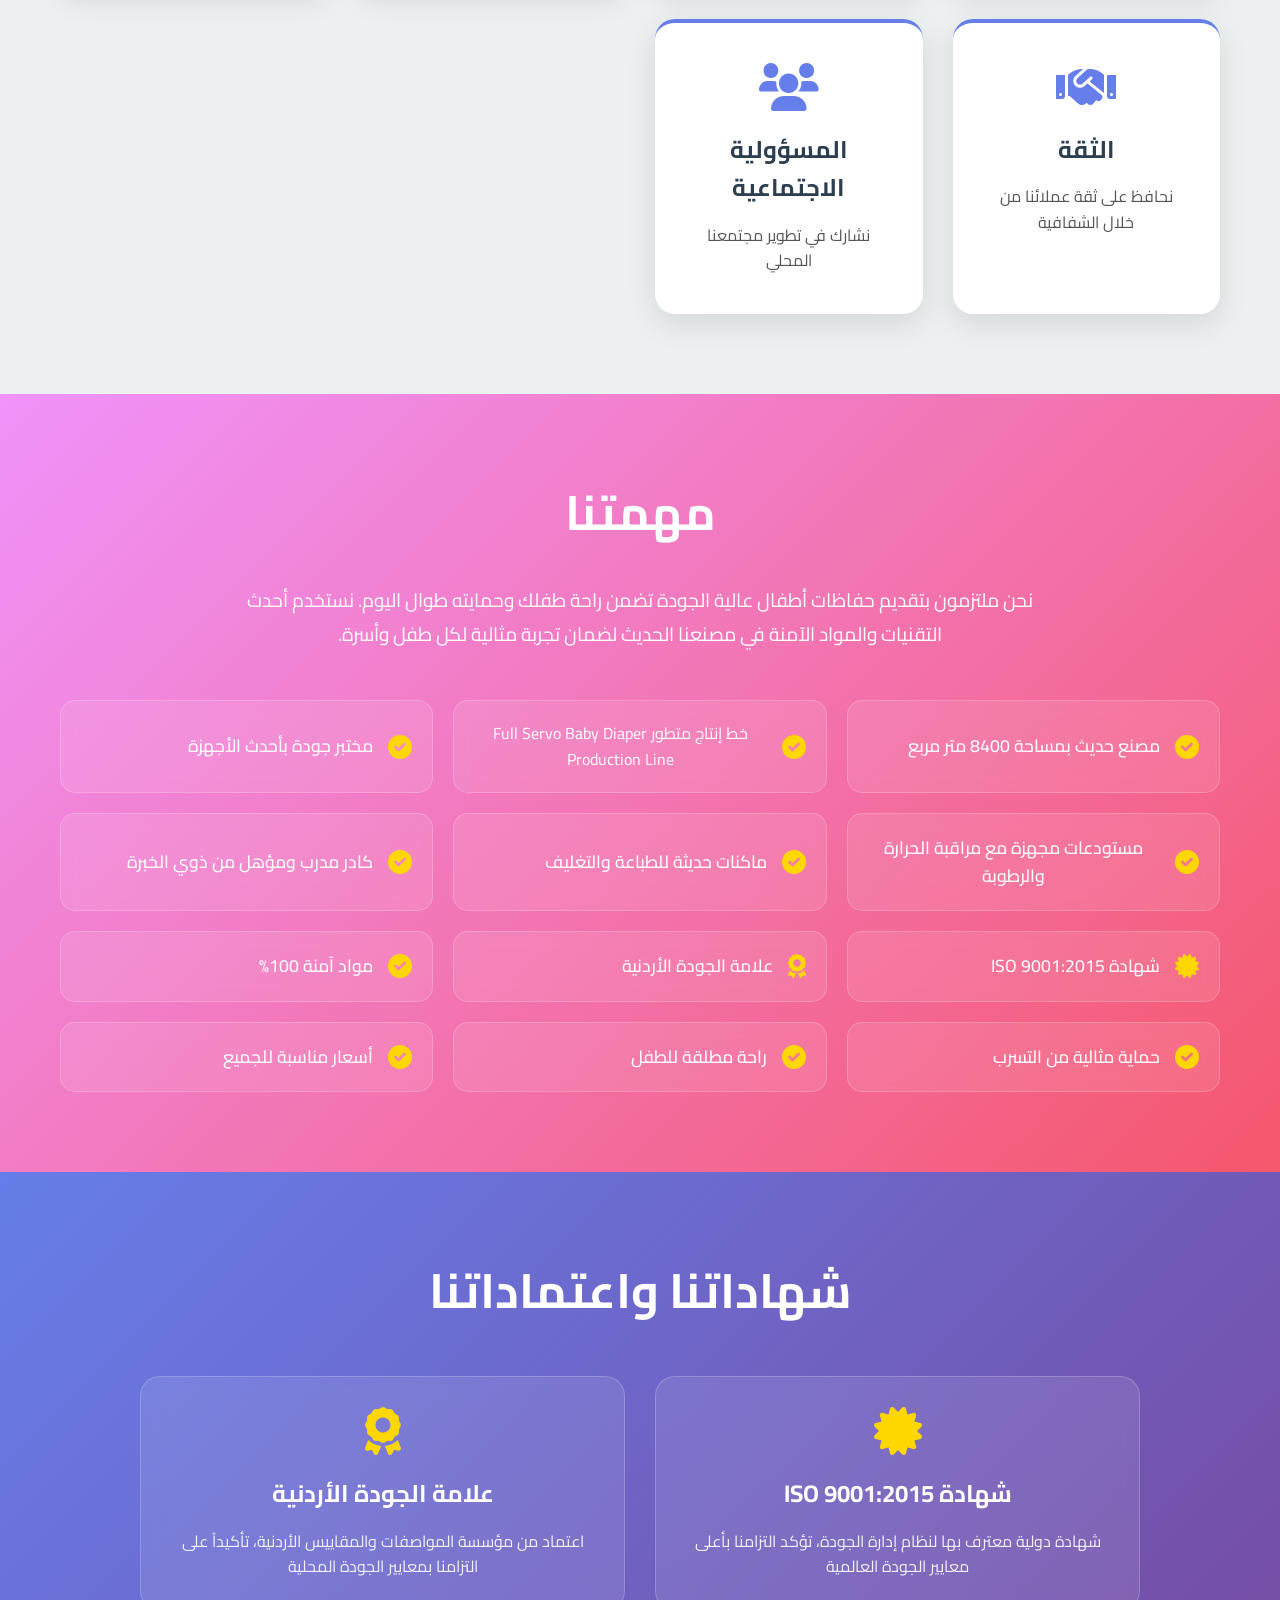
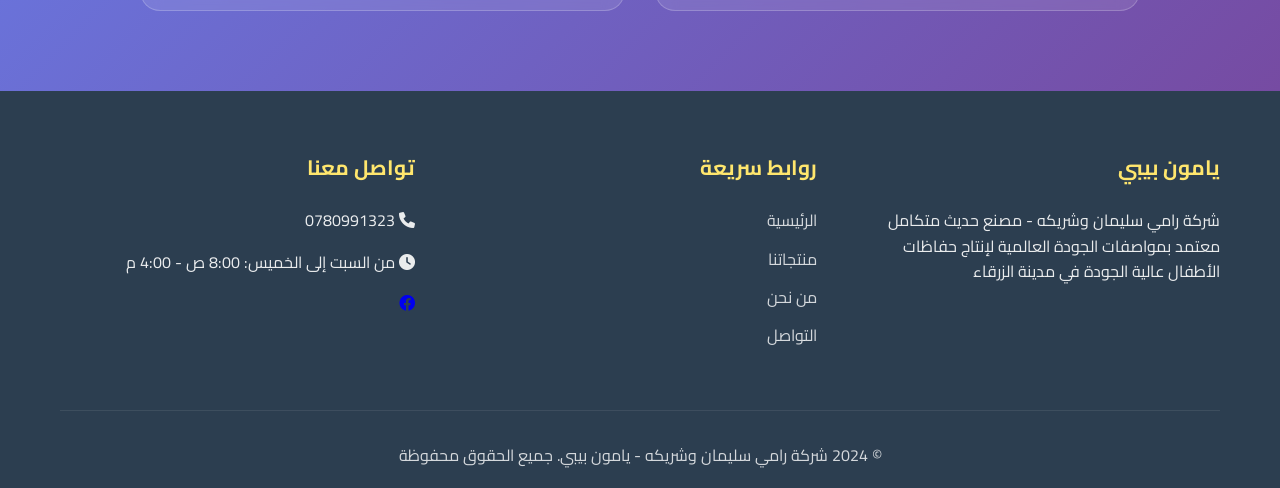
==== commit c4b4be98: "commit" ====
--- a/about.html
+++ b/about.html
@@ -4,7 +4,7 @@
     <meta charset="UTF-8">
     <meta name="viewport" content="width=device-width, initial-scale=1.0">
     <title>من نحن - يامون بيبي</title>
-    <link rel="stylesheet" href="styles.css">
+    <link rel="stylesheet" href="assets/css/styles.css">
     <link href="https://fonts.googleapis.com/css2?family=Cairo:wght@300;400;600;700;900&display=swap" rel="stylesheet">
     <link rel="stylesheet" href="https://cdnjs.cloudflare.com/ajax/libs/font-awesome/6.0.0/css/all.min.css">
     <style>
@@ -511,7 +511,7 @@
                     </a>
                 </div>
                 <div class="header-logo-right">
-                    <img src="Logo/LOGO.png" alt="يامون بيبي" class="header-logo-img">
+                    <img src="assets/img/logo.png" alt="يامون بيبي" class="header-logo-img">
                 </div>
 
 
@@ -588,7 +588,7 @@
                     <p>يوجد بالمصنع مستودعات للمواد الخام، ومستودعات للمنتجات تامة الصنع وهي معدة ومجهزة لتناسب تخزين المواد ويتم قياس معدل الحرارة ودرجة الرطوبة داخل المستودعات لضمان التخزين بأعلى المواصفات المثالية.</p>
                 </div>
                 <div class="about-image">
-                    <img src="baby.png" alt="طفل سعيد" class="about-img">
+                    <img src="assets/img/baby.png" alt="طفل سعيد" class="about-img">
                 </div>
             </div>
         </div>
@@ -794,7 +794,7 @@
         </button>
     </footer>
 
-    <script src="script.js"></script>
+    <script src="assets/js/script.js"></script>
     
     <script>
         
--- a/assets/css/styles.css
+++ b/assets/css/styles.css
@@ -0,0 +1,1620 @@
+/* Reset and Base Styles */
+* {
+    margin: 0;
+    padding: 0;
+    box-sizing: border-box;
+}
+
+html {
+    -webkit-text-size-adjust: 100%;
+    text-size-adjust: 100%;
+}
+
+body {
+    font-family: 'Cairo', 'Segoe UI', Tahoma, Geneva, Verdana, sans-serif;
+    line-height: 1.6;
+    color: #333;
+    background-color: #f8f9fa;
+    overflow-x: hidden;
+    -webkit-font-smoothing: antialiased;
+    -moz-osx-font-smoothing: grayscale;
+}
+
+/* Touch device optimizations */
+.touch-device * {
+    -webkit-tap-highlight-color: transparent;
+}
+
+.touch-device .btn,
+.touch-device .nav-link,
+.touch-device .social-header-link {
+    -webkit-touch-callout: none;
+    -webkit-user-select: none;
+    -khtml-user-select: none;
+    -moz-user-select: none;
+    -ms-user-select: none;
+    user-select: none;
+}
+
+/* Improve touch targets */
+@media (max-width: 768px) {
+    .btn,
+    .nav-link,
+    .social-header-link,
+    .hamburger {
+        min-height: 44px;
+        min-width: 44px;
+        display: flex;
+        align-items: center;
+        justify-content: center;
+    }
+}
+
+/* CSS Variables */
+:root {
+    --primary-color: #ff6b9d;
+    --secondary-color: #4ecdc4;
+    --accent-color: #ffe66d;
+    --text-dark: #333;
+    --text-light: #666;
+    --white: #ffffff;
+    --shadow-light: rgba(0, 0, 0, 0.1);
+    --shadow-medium: rgba(0, 0, 0, 0.15);
+    --shadow-heavy: rgba(0, 0, 0, 0.25);
+    --gradient-primary: linear-gradient(135deg, #ff6b9d 0%, #4ecdc4 50%, #ffe66d 100%);
+    --gradient-secondary: linear-gradient(135deg, #4ecdc4 0%, #ffe66d 100%);
+}
+
+/* Container */
+.container {
+    max-width: 1200px;
+    margin: 0 auto;
+    padding: 0 20px;
+}
+
+/* Header Styles */
+.header {
+    background: linear-gradient(135deg, rgba(255, 107, 157, 0.95) 0%, rgba(78, 205, 196, 0.95) 50%, rgba(255, 230, 109, 0.95) 100%);
+    backdrop-filter: blur(25px);
+    box-shadow: 0 4px 30px rgba(0, 0, 0, 0.2);
+    position: fixed;
+    width: 100%;
+    height: auto;
+    top: 0;
+    left: 0;
+    z-index: 1000;
+    transform: translateY(0);
+    transition: all 0.4s ease;
+    border-bottom: 2px solid rgba(255, 255, 255, 0.2);
+    padding: 0;
+    overflow: visible;
+}
+
+.navbar {
+    padding: 1rem 0;
+    height: auto;
+    display: flex;
+    flex-direction: row;
+    position: relative;
+}
+
+.nav-container {
+    display: flex;
+    flex-direction: row;
+    align-items: center;
+    justify-content: space-between;
+    gap: 2rem;
+    padding: 0 2rem;
+    height: auto;
+    max-width: 1200px;
+    margin: 0 auto;
+}
+
+/* Header Logo */
+.header-logo-right {
+    order: 1;
+    display: flex;
+    align-items: center;
+    justify-content: flex-start;
+    position: relative;
+    z-index: 10;
+    padding: 0;
+    margin: 0;
+}
+
+.header-logo-img {
+    width: 180px;
+    height: auto;
+    max-height: 70px;
+    transition: all 0.4s ease;
+    filter: drop-shadow(0 4px 12px rgba(0, 0, 0, 0.25));
+    border-radius: 0;
+    padding: 0;
+    background: transparent;
+    border: none;
+    box-shadow: none;
+}
+
+.header-logo-img:hover {
+    transform: scale(1.05);
+    filter: drop-shadow(0 6px 15px rgba(0, 0, 0, 0.35));
+}
+
+/* Navigation Menu */
+.nav-menu {
+    display: flex;
+    flex-direction: row;
+    list-style: none;
+    gap: 2rem;
+    margin: 0;
+    padding: 0;
+    align-items: center;
+    justify-content: center;
+    flex: 1;
+}
+
+.nav-item {
+    position: relative;
+    width: auto;
+}
+
+.nav-link {
+    color: white;
+    text-decoration: none;
+    font-weight: 600;
+    font-size: 0.95rem;
+    padding: 0.8rem 1.2rem;
+    border-radius: 12px;
+    letter-spacing: 0.3px;
+    text-shadow: 0 2px 4px rgba(0,0,0,0.2);
+    background: rgba(255, 255, 255, 0.1);
+    backdrop-filter: blur(20px);
+    border: 1px solid rgba(255, 255, 255, 0.2);
+    position: relative;
+    transition: all 0.4s ease;
+    white-space: nowrap;
+    display: inline-block;
+    text-align: center;
+    line-height: 1.2;
+    width: auto;
+    overflow: hidden;
+}
+
+.nav-link:hover,
+.nav-link.active {
+    color: var(--primary-color);
+    background: rgba(255, 255, 255, 0.2);
+    border-color: rgba(255, 255, 255, 0.4);
+    text-shadow: 0 3px 6px rgba(0,0,0,0.25);
+    transform: translateY(-2px);
+    box-shadow: 0 6px 20px rgba(0, 0, 0, 0.15);
+}
+
+/* Active state enhancement */
+.nav-link.active {
+    background: rgba(255, 255, 255, 0.3);
+    border-color: var(--primary-color);
+    color: var(--primary-color);
+    box-shadow: 0 8px 25px rgba(255, 107, 157, 0.4);
+    border-width: 2px;
+    font-weight: 700;
+    position: relative;
+}
+
+.nav-link.active::after {
+    content: '';
+    position: absolute;
+    bottom: -2px;
+    left: 50%;
+    transform: translateX(-50%);
+    width: 80%;
+    height: 3px;
+    background: var(--primary-color);
+    border-radius: 2px;
+    box-shadow: 0 2px 8px rgba(255, 107, 157, 0.5);
+}
+
+/* Social Header */
+.social-header {
+    order: 3;
+    display: flex;
+    flex-direction: row;
+    gap: 1rem;
+    align-items: center;
+    padding: 0;
+    margin: 0;
+}
+
+.social-header-link {
+    display: flex;
+    align-items: center;
+    justify-content: center;
+    gap: 6px;
+    color: white;
+    text-decoration: none;
+    padding: 10px 16px;
+    border-radius: 20px;
+    background: rgba(255,255,255,0.1);
+    backdrop-filter: blur(20px);
+    border: 1px solid rgba(255,255,255,0.25);
+    transition: all 0.4s ease;
+    font-size: 0.8rem;
+    font-weight: 500;
+    position: relative;
+    overflow: hidden;
+}
+
+.social-header-link:hover {
+    background: rgba(255,255,255,0.2);
+    transform: translateY(-3px);
+    box-shadow: 0 8px 25px rgba(0,0,0,0.2);
+    border-color: rgba(255,255,255,0.4);
+}
+
+.social-header-link i {
+    font-size: 1.1rem;
+}
+
+/* Social media specific colors */
+.social-header-link.facebook {
+    background: linear-gradient(135deg, rgba(66, 103, 178, 0.5) 0%, rgba(66, 103, 178, 0.3) 100%);
+    border-color: rgba(66, 103, 178, 0.8);
+    box-shadow: 0 4px 15px rgba(66, 103, 178, 0.3);
+}
+
+.social-header-link.facebook:hover {
+    background: linear-gradient(135deg, rgba(66, 103, 178, 0.6) 0%, rgba(66, 103, 178, 0.4) 100%);
+    transform: translateY(-3px);
+    box-shadow: 0 8px 25px rgba(66, 103, 178, 0.4);
+}
+
+.social-header-link.instagram {
+    background: linear-gradient(135deg, rgba(225, 48, 108, 0.5) 0%, rgba(245, 96, 64, 0.3) 100%);
+    border-color: rgba(225, 48, 108, 0.8);
+    box-shadow: 0 4px 15px rgba(225, 48, 108, 0.3);
+}
+
+.social-header-link.instagram:hover {
+    background: linear-gradient(135deg, rgba(225, 48, 108, 0.6) 0%, rgba(245, 96, 64, 0.4) 100%);
+    transform: translateY(-3px);
+    box-shadow: 0 8px 25px rgba(225, 48, 108, 0.4);
+}
+
+.social-header-link.whatsapp {
+    background: linear-gradient(135deg, rgba(37, 211, 102, 0.5) 0%, rgba(37, 211, 102, 0.3) 100%);
+    border-color: rgba(37, 211, 102, 0.8);
+    box-shadow: 0 4px 15px rgba(37, 211, 102, 0.3);
+}
+
+.social-header-link.whatsapp:hover {
+    background: linear-gradient(135deg, rgba(37, 211, 102, 0.6) 0%, rgba(37, 211, 102, 0.4) 100%);
+    transform: translateY(-3px);
+    box-shadow: 0 8px 25px rgba(37, 211, 102, 0.4);
+}
+
+/* Hamburger menu */
+.hamburger {
+    display: none;
+    flex-direction: column;
+    cursor: pointer;
+    padding: 5px;
+}
+
+.hamburger span {
+    width: 25px;
+    height: 3px;
+    background: white;
+    margin: 3px 0;
+    transition: 0.3s;
+}
+
+/* Main content */
+.main-content {
+    margin-top: 90px;
+    padding: 20px;
+}
+
+/* Hero Section */
+.hero {
+    position: relative;
+    padding: 120px 0 100px;
+    margin-top: 0;
+    min-height: 100vh;
+    display: flex;
+    align-items: center;
+    background: var(--gradient-primary);
+    overflow: hidden;
+}
+
+.hero::before {
+    content: '';
+    position: absolute;
+    top: 0;
+    left: 0;
+    right: 0;
+    bottom: 0;
+    background: url('data:image/svg+xml,<svg xmlns="http://www.w3.org/2000/svg" viewBox="0 0 100 100"><defs><pattern id="grain" width="100" height="100" patternUnits="userSpaceOnUse"><circle cx="50" cy="50" r="1" fill="rgba(255,255,255,0.1)"/></pattern></defs><rect width="100" height="100" fill="url(%23grain)"/></svg>');
+    opacity: 0.3;
+    z-index: 1;
+}
+
+.hero-container {
+    position: relative;
+    z-index: 4;
+    max-width: 1200px;
+    margin: 0 auto;
+    padding: 0 20px;
+    display: grid;
+    grid-template-columns: 1fr 1fr;
+    gap: 4rem;
+    align-items: center;
+}
+
+.hero-content {
+    display: flex;
+    flex-direction: column;
+    gap: 2rem;
+}
+
+.hero-text {
+    display: flex;
+    flex-direction: column;
+    gap: 1.5rem;
+}
+
+.hero-title {
+    font-size: 4rem;
+    font-weight: 900;
+    color: white;
+    margin: 0;
+    line-height: 1.1;
+    text-shadow: 0 4px 8px rgba(0,0,0,0.5);
+    animation: fadeInUp 1s ease-out;
+}
+
+.hero-subtitle {
+    font-size: 1.4rem;
+    color: rgba(255,255,255,0.95);
+    margin: 0;
+    line-height: 1.4;
+    text-shadow: 0 2px 4px rgba(0,0,0,0.3);
+    animation: fadeInUp 1s ease-out 0.2s both;
+}
+
+.hero-description {
+    font-size: 1.1rem;
+    color: rgba(255,255,255,0.9);
+    margin: 0;
+    line-height: 1.7;
+    text-shadow: 0 1px 2px rgba(0,0,0,0.2);
+    animation: fadeInUp 1s ease-out 0.4s both;
+}
+
+.hero-buttons {
+    display: flex;
+    gap: 1.5rem;
+    flex-wrap: wrap;
+    animation: fadeInUp 1s ease-out 0.6s both;
+}
+
+.btn {
+    padding: 15px 35px;
+    border-radius: 50px;
+    text-decoration: none;
+    font-weight: 600;
+    font-size: 1rem;
+    transition: all 0.4s ease;
+    display: inline-flex;
+    align-items: center;
+    gap: 10px;
+    text-align: center;
+    position: relative;
+    overflow: hidden;
+}
+
+.btn::before {
+    content: '';
+    position: absolute;
+    top: 0;
+    left: -100%;
+    width: 100%;
+    height: 100%;
+    background: linear-gradient(90deg, transparent, rgba(255,255,255,0.2), transparent);
+    transition: left 0.6s ease;
+}
+
+.btn:hover::before {
+    left: 100%;
+}
+
+.btn-primary {
+    background: white;
+    color: var(--primary-color);
+    box-shadow: 0 8px 25px rgba(0,0,0,0.2);
+}
+
+.btn-primary:hover {
+    transform: translateY(-5px);
+    box-shadow: 0 15px 35px rgba(0,0,0,0.3);
+}
+
+.btn-secondary {
+    background: transparent;
+    color: white;
+    border: 2px solid white;
+    backdrop-filter: blur(10px);
+    box-shadow: 0 8px 25px rgba(0,0,0,0.2);
+}
+
+.btn-secondary:hover {
+    background: white;
+    color: var(--primary-color);
+    transform: translateY(-5px);
+    box-shadow: 0 15px 35px rgba(0,0,0,0.3);
+}
+
+.btn-large {
+    padding: 18px 40px;
+    font-size: 1.1rem;
+}
+
+.hero-image {
+    text-align: center;
+    position: relative;
+    z-index: 5;
+    animation: fadeInRight 1s ease-out 0.8s both;
+}
+
+.hero-img {
+    max-width: 100%;
+    height: auto;
+    border-radius: 30px;
+    box-shadow: 0 30px 60px rgba(0,0,0,0.4);
+    transition: all 0.6s ease;
+    filter: drop-shadow(0 15px 30px rgba(0,0,0,0.3));
+    background: rgba(255,255,255,0.1);
+    backdrop-filter: blur(15px);
+    border: 3px solid rgba(255,255,255,0.3);
+}
+
+.hero-img:hover {
+    transform: scale(1.08) translateY(-15px);
+    box-shadow: 0 40px 80px rgba(0,0,0,0.5);
+    filter: drop-shadow(0 20px 40px rgba(0,0,0,0.4));
+}
+
+.hero-overlay {
+    position: absolute;
+    top: 0;
+    left: 0;
+    width: 100%;
+    height: 100%;
+    background: linear-gradient(135deg, rgba(255, 107, 157, 0.3) 0%, rgba(78, 205, 196, 0.3) 100%);
+    z-index: 2;
+    backdrop-filter: blur(1px);
+}
+
+.hero-shapes {
+    position: absolute;
+    top: 0;
+    left: 0;
+    width: 100%;
+    height: 100%;
+    z-index: 3;
+    pointer-events: none;
+}
+
+.shape {
+    position: absolute;
+    border-radius: 50%;
+    background: rgba(255, 255, 255, 0.1);
+    animation: float 6s ease-in-out infinite;
+}
+
+.shape-1 {
+    width: 80px;
+    height: 80px;
+    top: 20%;
+    left: 10%;
+    animation-delay: 0s;
+}
+
+.shape-2 {
+    width: 120px;
+    height: 120px;
+    top: 60%;
+    right: 15%;
+    animation-delay: 2s;
+}
+
+.shape-3 {
+    width: 60px;
+    height: 60px;
+    bottom: 20%;
+    left: 20%;
+    animation-delay: 4s;
+}
+
+@keyframes float {
+    0%, 100% { transform: translateY(0px) rotate(0deg); }
+    50% { transform: translateY(-20px) rotate(180deg); }
+}
+
+@keyframes fadeInUp {
+    from {
+        opacity: 0;
+        transform: translateY(30px);
+    }
+    to {
+        opacity: 1;
+        transform: translateY(0);
+    }
+}
+
+@keyframes fadeInRight {
+    from {
+        opacity: 0;
+        transform: translateX(30px);
+    }
+    to {
+        opacity: 1;
+        transform: translateX(0);
+    }
+}
+
+/* Company Overview Section */
+.company-overview-section {
+    padding: 100px 0;
+    background: white;
+    position: relative;
+}
+
+.overview-content {
+    display: grid;
+    grid-template-columns: 1fr 1fr;
+    gap: 4rem;
+    align-items: center;
+}
+
+.overview-text {
+    display: flex;
+    flex-direction: column;
+    gap: 2rem;
+}
+
+.overview-title {
+    font-size: 2.8rem;
+    font-weight: 800;
+    color: var(--text-dark);
+    margin: 0;
+    line-height: 1.3;
+    background: var(--gradient-primary);
+    -webkit-background-clip: text;
+    -webkit-text-fill-color: transparent;
+    background-clip: text;
+}
+
+.overview-description {
+    font-size: 1.2rem;
+    color: var(--text-light);
+    line-height: 1.7;
+    margin: 0;
+}
+
+.overview-stats {
+    display: grid;
+    grid-template-columns: repeat(3, 1fr);
+    gap: 2rem;
+    margin-top: 1rem;
+}
+
+.stat-item {
+    text-align: center;
+    padding: 1.5rem;
+    background: linear-gradient(135deg, rgba(255, 107, 157, 0.1) 0%, rgba(78, 205, 196, 0.1) 100%);
+    border-radius: 20px;
+    border: 1px solid rgba(255, 107, 157, 0.2);
+    transition: all 0.3s ease;
+}
+
+.stat-item:hover {
+    transform: translateY(-5px);
+    box-shadow: 0 15px 30px rgba(255, 107, 157, 0.2);
+}
+
+.stat-number {
+    font-size: 2.5rem;
+    font-weight: 900;
+    color: var(--primary-color);
+    margin-bottom: 0.5rem;
+}
+
+.stat-label {
+    font-size: 1rem;
+    color: var(--text-light);
+    font-weight: 600;
+}
+
+.overview-image {
+    text-align: center;
+    position: relative;
+}
+
+.overview-img {
+    max-width: 100%;
+    height: auto;
+    border-radius: 25px;
+    box-shadow: 0 25px 50px rgba(0,0,0,0.15);
+    transition: all 0.5s ease;
+    filter: drop-shadow(0 10px 20px rgba(0,0,0,0.1));
+}
+
+.overview-img:hover {
+    transform: scale(1.05) translateY(-10px);
+    box-shadow: 0 35px 70px rgba(0,0,0,0.25);
+}
+
+/* Features Section */
+.features {
+    padding: 100px 0;
+    background: linear-gradient(135deg, #f8f9fa 0%, #e9ecef 100%);
+    position: relative;
+}
+
+.section-header {
+    text-align: center;
+    margin-bottom: 4rem;
+}
+
+.section-title {
+    font-size: 3rem;
+    font-weight: 800;
+    color: var(--text-dark);
+    margin-bottom: 1rem;
+    background: var(--gradient-primary);
+    -webkit-background-clip: text;
+    -webkit-text-fill-color: transparent;
+    background-clip: text;
+}
+
+.section-subtitle {
+    font-size: 1.3rem;
+    color: var(--text-light);
+    max-width: 600px;
+    margin: 0 auto;
+    line-height: 1.6;
+}
+
+.features-grid {
+    display: grid;
+    grid-template-columns: repeat(auto-fit, minmax(350px, 1fr));
+    gap: 2.5rem;
+}
+
+.feature-card {
+    background: white;
+    padding: 3rem 2rem;
+    border-radius: 25px;
+    text-align: center;
+    box-shadow: 0 15px 35px rgba(0,0,0,0.1);
+    transition: all 0.4s ease;
+    border: 1px solid rgba(255, 107, 157, 0.1);
+    position: relative;
+    overflow: hidden;
+}
+
+.feature-card::before {
+    content: '';
+    position: absolute;
+    top: 0;
+    left: 0;
+    width: 100%;
+    height: 4px;
+    background: var(--gradient-primary);
+    transform: scaleX(0);
+    transition: transform 0.4s ease;
+}
+
+.feature-card:hover::before {
+    transform: scaleX(1);
+}
+
+.feature-card:hover {
+    transform: translateY(-15px);
+    box-shadow: 0 25px 50px rgba(0,0,0,0.15);
+}
+
+.feature-icon {
+    width: 100px;
+    height: 100px;
+    background: var(--gradient-primary);
+    border-radius: 50%;
+    display: flex;
+    align-items: center;
+    justify-content: center;
+    margin: 0 auto 2rem;
+    transition: all 0.4s ease;
+}
+
+.feature-card:hover .feature-icon {
+    transform: scale(1.1) rotate(5deg);
+}
+
+.feature-icon i {
+    font-size: 2.5rem;
+    color: white;
+}
+
+.feature-card h3 {
+    font-size: 1.5rem;
+    font-weight: 700;
+    color: var(--text-dark);
+    margin-bottom: 1rem;
+}
+
+.feature-card p {
+    color: var(--text-light);
+    line-height: 1.6;
+    font-size: 1.1rem;
+}
+
+/* Products Showcase Section */
+.products-showcase {
+    padding: 100px 0;
+    background: white;
+}
+
+.products-grid {
+    display: grid;
+    grid-template-columns: repeat(auto-fit, minmax(300px, 1fr));
+    gap: 2.5rem;
+    margin-bottom: 3rem;
+}
+
+.product-card {
+    background: transparent;
+    border-radius: 0;
+    overflow: visible;
+    box-shadow: none;
+    border: 0;
+    position: relative;
+    transition: transform 0.35s ease;
+}
+
+.product-card:hover {
+    transform: translateY(-10px);
+    box-shadow: none;
+}
+
+.products-showcase .product-image {
+    position: relative;
+    overflow: visible;
+    background: transparent;
+    aspect-ratio: auto;
+    display: flex;
+    align-items: center;
+    justify-content: center;
+    padding: 0;
+}
+
+.products-showcase .product-img {
+    width: 100%;
+    height: auto;
+    object-fit: contain;
+    object-position: center;
+    display: block;
+    cursor: zoom-in;
+    filter: drop-shadow(0 14px 28px rgba(0, 0, 0, 0.16));
+}
+
+.products-showcase .product-card:hover .product-img {
+    transform: none;
+}
+
+.product-badge {
+    position: absolute;
+    top: 20px;
+    right: 20px;
+    padding: 10px 20px;
+    border-radius: 25px;
+    font-size: 0.9rem;
+    font-weight: 700;
+    text-transform: uppercase;
+    letter-spacing: 0.5px;
+    color: white;
+}
+
+.product-badge.new {
+    background: linear-gradient(135deg, #ff6b9d, #ff8fab);
+}
+
+.product-badge.popular {
+    background: linear-gradient(135deg, #4ecdc4, #44a08d);
+}
+
+.product-info {
+    padding: 1.1rem 0.4rem 0.4rem;
+    text-align: center;
+}
+
+.product-info h3 {
+    font-size: 1.4rem;
+    font-weight: 700;
+    color: var(--text-dark);
+    margin-bottom: 1rem;
+}
+
+.product-info p {
+    color: var(--text-light);
+    font-size: 1rem;
+    line-height: 1.6;
+    margin-bottom: 1.5rem;
+}
+
+.product-zoom {
+    position: fixed;
+    inset: 0;
+    display: none;
+    align-items: center;
+    justify-content: center;
+    padding: 20px;
+    background: rgba(8, 18, 36, 0.9);
+    z-index: 4000;
+}
+.product-zoom.show { display: flex; }
+.product-zoom img {
+    max-width: min(1000px, 94vw);
+    max-height: 90vh;
+    width: auto;
+    height: auto;
+    object-fit: contain;
+    background: transparent;
+    border-radius: 0;
+    box-shadow: none;
+    filter: drop-shadow(0 18px 40px rgba(0, 0, 0, 0.4));
+}
+.product-zoom-close {
+    position: absolute;
+    top: 16px;
+    inset-inline-start: 16px;
+    width: 44px;
+    height: 44px;
+    border: 0;
+    border-radius: 50%;
+    background: #fff;
+    color: #12315a;
+    font-size: 1.8rem;
+    line-height: 1;
+    cursor: pointer;
+    font-weight: 700;
+}
+
+.product-features {
+    display: flex;
+    gap: 0.8rem;
+    flex-wrap: wrap;
+    justify-content: center;
+}
+
+.feature-tag {
+    background: linear-gradient(135deg, rgba(255, 107, 157, 0.1), rgba(78, 205, 196, 0.1));
+    color: var(--primary-color);
+    padding: 6px 12px;
+    border-radius: 15px;
+    font-size: 0.8rem;
+    font-weight: 600;
+    border: 1px solid rgba(255, 107, 157, 0.2);
+}
+
+.products-cta {
+    text-align: center;
+    margin-top: 3rem;
+}
+
+/* Quality Section */
+.quality-section {
+    padding: 100px 0;
+    background: var(--gradient-secondary);
+    color: white;
+    position: relative;
+}
+
+.quality-content {
+    display: grid;
+    grid-template-columns: 1fr 1fr;
+    gap: 4rem;
+    align-items: center;
+}
+
+.quality-text h2 {
+    font-size: 2.8rem;
+    font-weight: 800;
+    margin-bottom: 1.5rem;
+    text-shadow: 0 2px 4px rgba(0,0,0,0.3);
+}
+
+.quality-text p {
+    font-size: 1.2rem;
+    margin-bottom: 2rem;
+    line-height: 1.6;
+    opacity: 0.95;
+}
+
+.quality-features {
+    display: flex;
+    flex-direction: column;
+    gap: 1rem;
+}
+
+.quality-feature {
+    display: flex;
+    align-items: center;
+    gap: 1rem;
+    font-size: 1.1rem;
+}
+
+.quality-feature i {
+    color: var(--accent-color);
+    font-size: 1.3rem;
+    width: 25px;
+    text-align: center;
+}
+
+.quality-image {
+    text-align: center;
+}
+
+.quality-img {
+    max-width: 300px;
+    height: auto;
+    filter: drop-shadow(0 15px 30px rgba(0,0,0,0.3));
+    transition: all 0.4s ease;
+}
+
+.quality-img:hover {
+    transform: scale(1.05);
+}
+
+/* CTA Section */
+.cta-section {
+    padding: 100px 0;
+    background: var(--gradient-primary);
+    color: white;
+    text-align: center;
+    position: relative;
+}
+
+.cta-content h2 {
+    font-size: 3rem;
+    font-weight: 800;
+    margin-bottom: 1.5rem;
+    text-shadow: 0 2px 4px rgba(0,0,0,0.3);
+}
+
+.cta-content p {
+    font-size: 1.3rem;
+    margin-bottom: 3rem;
+    opacity: 0.95;
+    max-width: 600px;
+    margin-left: auto;
+    margin-right: auto;
+}
+
+.cta-buttons {
+    display: flex;
+    gap: 2rem;
+    justify-content: center;
+    flex-wrap: wrap;
+}
+
+/* Footer */
+.footer {
+    background: #2c3e50;
+    color: white;
+    padding: 60px 0 20px;
+}
+
+.footer-content {
+    display: grid;
+    grid-template-columns: repeat(auto-fit, minmax(250px, 1fr));
+    gap: 3rem;
+    margin-bottom: 3rem;
+}
+
+.footer-section h3 {
+    font-size: 1.3rem;
+    font-weight: 700;
+    margin-bottom: 1.5rem;
+    color: var(--accent-color);
+}
+
+.footer-logo-img {
+    width: 150px;
+    height: auto;
+    margin-bottom: 1rem;
+    filter: brightness(0) invert(1);
+}
+
+.footer-section p {
+    line-height: 1.6;
+    opacity: 0.9;
+    margin-bottom: 1rem;
+}
+
+.footer-section ul {
+    list-style: none;
+}
+
+.footer-section ul li {
+    margin-bottom: 0.8rem;
+}
+
+.footer-section ul li a {
+    color: rgba(255,255,255,0.8);
+    text-decoration: none;
+    transition: all 0.3s ease;
+}
+
+.footer-section ul li a:hover {
+    color: var(--accent-color);
+    padding-right: 10px;
+}
+
+.contact-info p {
+    display: flex;
+    align-items: center;
+    gap: 10px;
+    margin-bottom: 1rem;
+}
+
+.contact-info i {
+    color: var(--accent-color);
+    width: 20px;
+}
+
+.social-footer {
+    display: flex;
+    gap: 1rem;
+}
+
+.social-footer-link {
+    display: flex;
+    align-items: center;
+    justify-content: center;
+    width: 50px;
+    height: 50px;
+    border-radius: 50%;
+    color: white;
+    text-decoration: none;
+    transition: all 0.3s ease;
+    font-size: 1.2rem;
+}
+
+.social-footer-link.facebook {
+    background: #1877f2;
+}
+
+.social-footer-link.instagram {
+    background: linear-gradient(45deg, #f09433, #e6683c, #dc2743, #cc2366, #bc1888);
+}
+
+.social-footer-link.whatsapp {
+    background: #25d366;
+}
+
+.social-footer-link:hover {
+    transform: translateY(-5px);
+    box-shadow: 0 10px 20px rgba(0,0,0,0.3);
+}
+
+.footer-bottom {
+    text-align: center;
+    padding-top: 2rem;
+    border-top: 1px solid rgba(255,255,255,0.1);
+    opacity: 0.8;
+}
+
+/* Enhanced Mobile Responsive Design */
+@media (max-width: 1024px) {
+    .container {
+        padding: 0 15px;
+    }
+    
+    .hero-container {
+        gap: 2rem;
+    }
+    
+    .hero-title {
+        font-size: 3rem;
+    }
+    
+    .overview-content {
+        gap: 2rem;
+    }
+    
+    .features-grid {
+        grid-template-columns: repeat(auto-fit, minmax(280px, 1fr));
+        gap: 2rem;
+    }
+    
+    .products-grid {
+        grid-template-columns: repeat(auto-fit, minmax(280px, 1fr));
+        gap: 2rem;
+    }
+}
+
+@media (max-width: 768px) {
+    /* Header Mobile Optimization */
+    .header {
+        width: 100%;
+        max-width: 100%;
+        height: auto;
+        position: fixed;
+        top: 0;
+        left: 0;
+        right: 0;
+        transform: none;
+        border-bottom: 2px solid rgba(255, 255, 255, 0.2);
+        backdrop-filter: blur(20px);
+        overflow: visible;
+        z-index: 1000;
+    }
+    
+    .navbar {
+        padding: 0.8rem 0;
+    }
+    
+    .nav-container {
+        flex-direction: row;
+        justify-content: space-between;
+        align-items: center;
+        padding: 0 0.75rem;
+        gap: 0.5rem;
+        width: 100%;
+        max-width: 100%;
+    }
+    
+    .header-logo-right {
+        order: 1;
+        flex: 0 1 auto;
+        min-width: 0;
+    }
+    
+    .header-logo-img {
+        width: min(110px, 30vw);
+        max-height: 44px;
+    }
+    
+    .nav-menu {
+        display: none;
+        flex-direction: column;
+        position: absolute;
+        top: 100%;
+        left: 0;
+        right: 0;
+        background: rgba(255, 107, 157, 0.97);
+        backdrop-filter: blur(20px);
+        padding: 1rem;
+        box-shadow: 0 8px 24px rgba(0,0,0,0.18);
+        z-index: 1200;
+    }
+    
+    .nav-menu.active {
+        display: flex;
+    }
+    
+    .nav-item {
+        width: 100%;
+        margin-bottom: 0.5rem;
+    }
+    
+    .nav-link {
+        padding: 1rem;
+        font-size: 1rem;
+        width: 100%;
+        text-align: center;
+        border-radius: 10px;
+        background: rgba(255, 255, 255, 0.1);
+    }
+    
+    .nav-link.active {
+        background: rgba(255, 255, 255, 0.25);
+        border-color: var(--primary-color);
+        color: var(--primary-color);
+        font-weight: 700;
+        border-width: 2px;
+    }
+    
+    .nav-link.active::after {
+        display: none; /* Hide the bottom border on mobile */
+    }
+    
+    .social-header {
+        order: 3;
+        gap: 0.35rem;
+        flex: 0 0 auto;
+    }
+    
+    .social-header-link {
+        padding: 6px;
+        font-size: 0.8rem;
+        min-width: 36px;
+        min-height: 36px;
+        width: 36px;
+        height: 36px;
+    }
+    
+    .hamburger {
+        display: flex;
+        order: 2;
+        flex-shrink: 0;
+        z-index: 1300;
+        pointer-events: auto;
+    }
+    
+    .hamburger.active span:nth-child(1) {
+        transform: rotate(-45deg) translate(-5px, 6px);
+    }
+    
+    .hamburger.active span:nth-child(2) {
+        opacity: 0;
+    }
+    
+    .hamburger.active span:nth-child(3) {
+        transform: rotate(45deg) translate(-5px, -6px);
+    }
+    
+    body {
+        margin-top: 0;
+    }
+
+    /* Hero Section Mobile */
+    .hero {
+        padding: 100px 0 40px;
+        min-height: auto;
+    }
+
+    .hero-container {
+        grid-template-columns: 1fr;
+        gap: 2rem;
+        text-align: center;
+        padding: 0 1rem;
+    }
+
+    .hero-title {
+        font-size: clamp(1.4rem, 6vw, 2.2rem);
+        line-height: 1.35;
+        white-space: normal;
+    }
+
+    .hero-subtitle {
+        font-size: 1.1rem;
+    }
+
+    .hero-description {
+        font-size: 1rem;
+    }
+
+    .hero-buttons {
+        flex-direction: column;
+        gap: 1rem;
+        align-items: center;
+    }
+
+    .btn {
+        width: 100%;
+        max-width: 280px;
+        padding: 15px 25px;
+        font-size: 1rem;
+        min-height: 50px;
+    }
+
+    .hero-img {
+        max-width: 100%;
+        height: auto;
+        border-radius: 20px;
+    }
+
+    /* Company Overview Mobile */
+    .company-overview-section {
+        padding: 60px 0;
+    }
+
+    .overview-content {
+        grid-template-columns: 1fr;
+        gap: 2rem;
+        text-align: center;
+    }
+
+    .overview-title {
+        font-size: 2.2rem;
+    }
+
+    .overview-description {
+        font-size: 1.1rem;
+    }
+
+    .overview-stats {
+        grid-template-columns: 1fr;
+        gap: 1rem;
+    }
+
+    .stat-item {
+        padding: 1.5rem 1rem;
+    }
+
+    .stat-number {
+        font-size: 2rem;
+    }
+
+    /* Features Mobile */
+    .features {
+        padding: 60px 0;
+    }
+
+    .section-title {
+        font-size: 2.2rem;
+    }
+
+    .features-grid {
+        grid-template-columns: 1fr;
+        gap: 2rem;
+    }
+
+    .feature-card {
+        padding: 2rem 1.5rem;
+    }
+
+    .feature-icon {
+        width: 80px;
+        height: 80px;
+    }
+
+    .feature-icon i {
+        font-size: 2rem;
+    }
+
+    /* Products Mobile */
+    .products-showcase {
+        padding: 60px 0;
+    }
+
+    .products-grid {
+        grid-template-columns: 1fr;
+        gap: 2rem;
+    }
+
+    .product-card {
+        max-width: 400px;
+        margin: 0 auto;
+    }
+
+    .products-showcase .product-image {
+        aspect-ratio: auto;
+        height: auto;
+    }
+
+    .product-info {
+        padding: 1rem 0.3rem 0.2rem;
+    }
+
+    /* Quality Section Mobile */
+    .quality-section {
+        padding: 60px 0;
+    }
+
+    .quality-content {
+        grid-template-columns: 1fr;
+        gap: 2rem;
+        text-align: center;
+    }
+
+    .quality-text h2 {
+        font-size: 2.2rem;
+    }
+
+    .quality-text p {
+        font-size: 1.1rem;
+    }
+
+    .quality-img {
+        max-width: 250px;
+    }
+
+    /* CTA Section Mobile */
+    .cta-section {
+        padding: 60px 0;
+    }
+
+    .cta-content h2 {
+        font-size: 2.2rem;
+    }
+
+    .cta-content p {
+        font-size: 1.1rem;
+    }
+
+    .cta-buttons {
+        flex-direction: column;
+        align-items: center;
+        gap: 1rem;
+    }
+
+    /* Footer Mobile */
+    .footer {
+        padding: 40px 0 20px;
+    }
+
+    .footer-content {
+        grid-template-columns: 1fr;
+        gap: 2rem;
+        text-align: center;
+    }
+
+    .footer-section h3 {
+        font-size: 1.2rem;
+    }
+
+    .social-footer {
+        justify-content: center;
+    }
+}
+
+@media (max-width: 480px) {
+    /* Extra Small Screens */
+    .container {
+        padding: 0 10px;
+    }
+    
+    .nav-container {
+        padding: 0 0.5rem;
+        gap: 0.5rem;
+    }
+    
+    .header-logo-img {
+        width: min(88px, 26vw);
+        max-height: 36px;
+        object-fit: contain;
+    }
+    
+    .social-header-link {
+        padding: 6px;
+        font-size: 0.7rem;
+        min-width: 35px;
+        min-height: 35px;
+    }
+
+    .hero {
+        padding: 90px 0 30px;
+    }
+
+    .hero-title {
+        font-size: clamp(1.35rem, 6.6vw, 1.85rem);
+        line-height: 1.4;
+        white-space: normal;
+    }
+
+    .hero-subtitle {
+        font-size: clamp(0.88rem, 3.8vw, 1rem);
+    }
+
+    .hero-description {
+        font-size: clamp(0.85rem, 3.4vw, 0.95rem);
+    }
+
+    .btn {
+        padding: 12px 20px;
+        font-size: 0.9rem;
+        min-height: 45px;
+    }
+
+    .section-title {
+        font-size: 1.8rem;
+    }
+
+    .overview-title {
+        font-size: 1.8rem;
+    }
+
+    .overview-description {
+        font-size: 1rem;
+    }
+
+    .feature-card {
+        padding: 1.5rem 1rem;
+    }
+
+    .feature-card h3 {
+        font-size: 1.3rem;
+    }
+
+    .feature-card p {
+        font-size: 1rem;
+    }
+
+    .product-info h3 {
+        font-size: 1.2rem;
+    }
+
+    .product-info p {
+        font-size: 0.9rem;
+    }
+
+    .quality-text h2 {
+        font-size: 1.8rem;
+    }
+
+    .quality-text p {
+        font-size: 1rem;
+    }
+
+    .cta-content h2 {
+        font-size: 1.8rem;
+    }
+
+    .cta-content p {
+        font-size: 1rem;
+    }
+
+    .footer-section h3 {
+        font-size: 1.1rem;
+    }
+
+    .footer-section p {
+        font-size: 0.9rem;
+    }
+}
+
+@media (max-width: 360px) {
+    .hero {
+        padding: 88px 0 24px;
+    }
+
+    .hero-container,
+    .container {
+        padding-left: 12px;
+        padding-right: 12px;
+    }
+
+    .hero-title,
+    .section-title,
+    .overview-title,
+    .cta-content h2,
+    .quality-text h2 {
+        font-size: clamp(1.25rem, 7vw, 1.65rem);
+        line-height: 1.4;
+        white-space: normal;
+    }
+
+    .hero-subtitle,
+    .section-subtitle,
+    .overview-description,
+    .hero-description {
+        font-size: 0.85rem;
+        line-height: 1.7;
+    }
+
+    .btn {
+        max-width: 100%;
+        padding: 12px 16px;
+        font-size: 0.85rem;
+    }
+
+    .header-logo-img {
+        width: min(72px, 24vw);
+        max-height: 32px;
+    }
+
+    .social-header-link {
+        width: 32px;
+        height: 32px;
+        min-width: 32px;
+        min-height: 32px;
+        padding: 5px;
+    }
+
+    .hamburger {
+        min-width: 36px;
+        min-height: 36px;
+    }
+}
